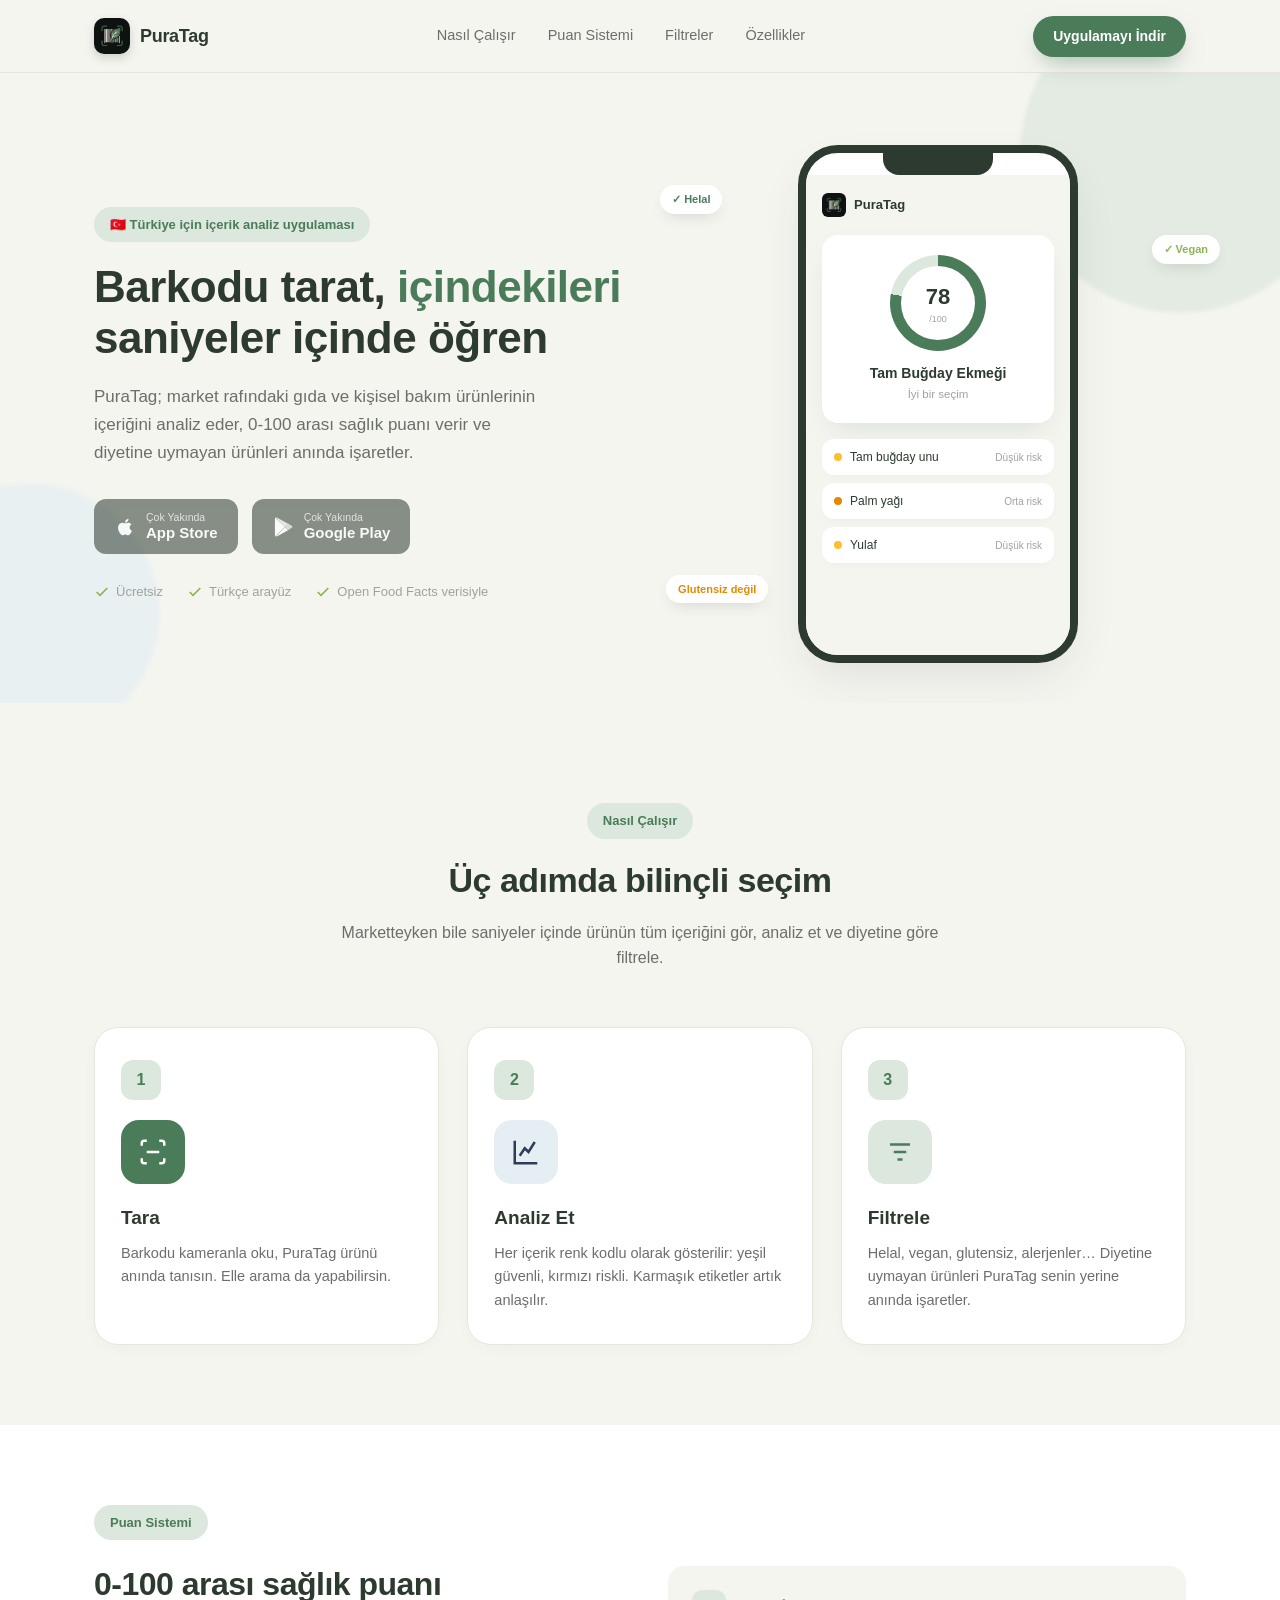
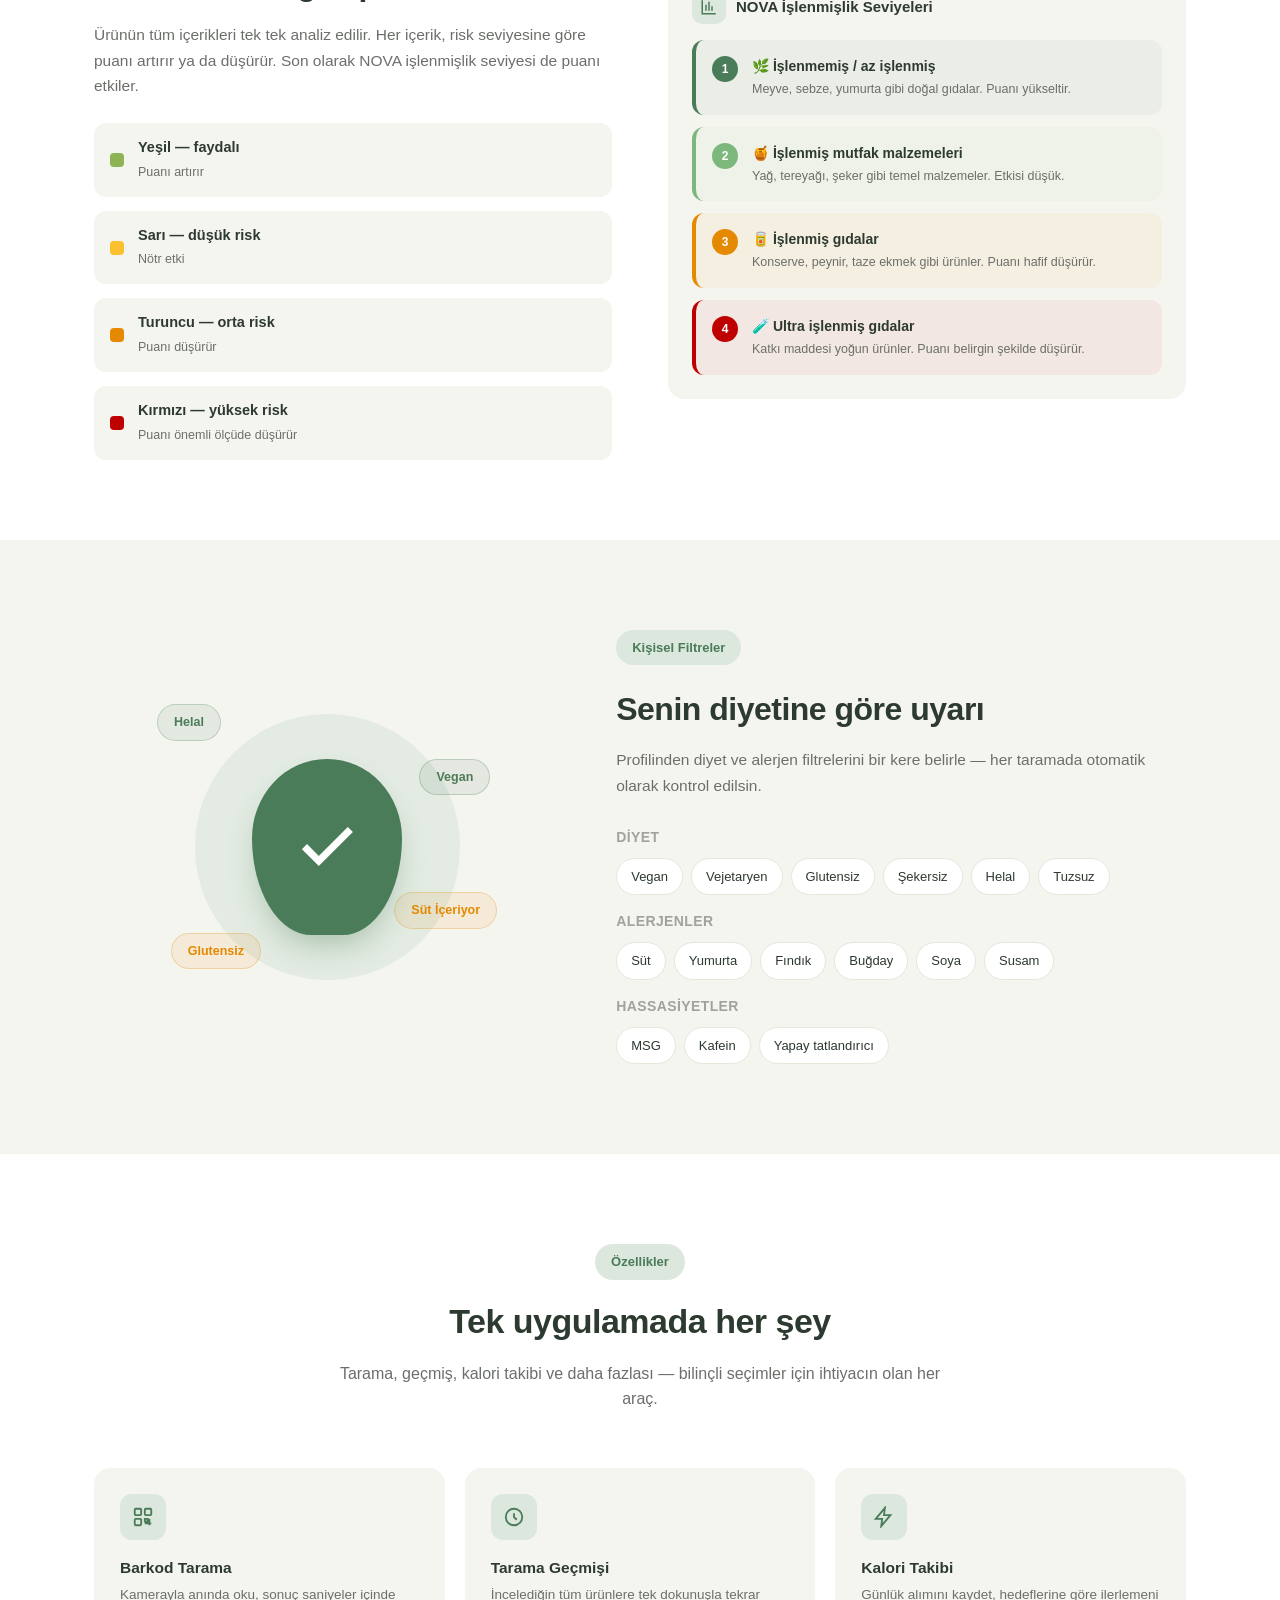
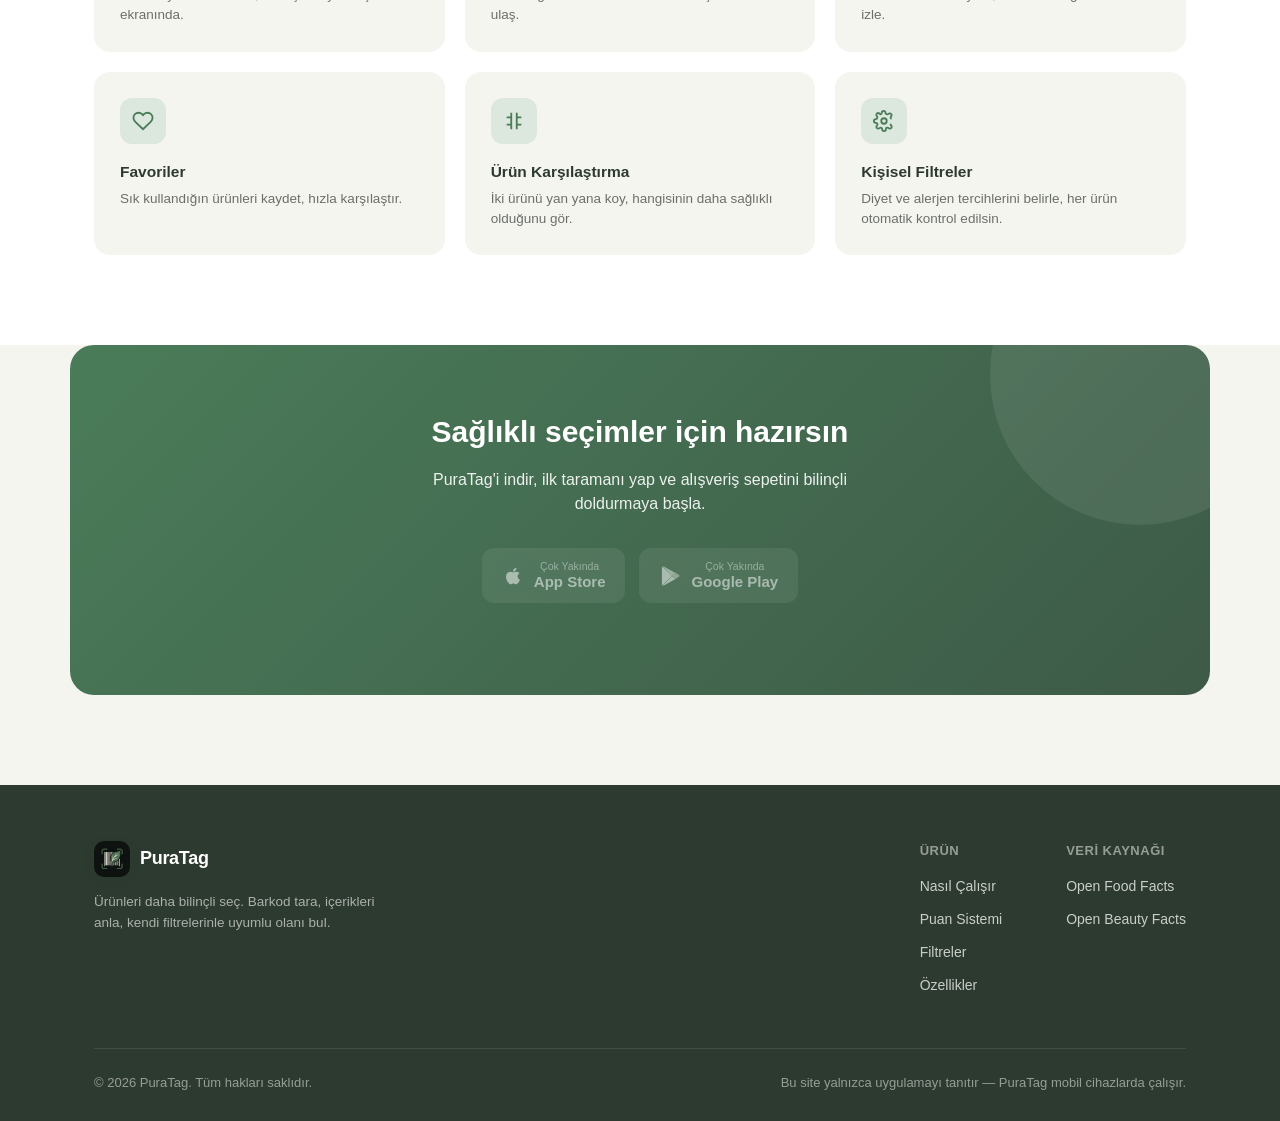
==== index.html @ ae236537 "NOVA seviye 2 emojisini degistir (bazi sistemlerde gorunmuyordu)" ====
<!DOCTYPE html>
<html lang="tr">
<head>
<meta charset="UTF-8">
<meta name="viewport" content="width=device-width, initial-scale=1.0">
<title>PuraTag — Barkodu tarat, içindekileri öğren</title>
<meta name="description" content="PuraTag; gıda ve kişisel bakım ürünlerinin barkodunu tarar, içerikleri analiz eder ve 0-100 arası sağlık puanı verir. Vegan, glutensiz, helal gibi kişisel filtrelerinle uyumsuz ürünleri anında görürsün.">
<link rel="icon" href="assets/app_icon.png" type="image/png">
<link rel="stylesheet" href="css/style.css">
</head>
<body>

<header class="navbar">
  <div class="container">
    <a href="#top" class="brand">
      <img src="assets/app_icon.png" alt="PuraTag logosu">
      <span>PuraTag</span>
    </a>
    <nav class="nav-links">
      <a href="#nasil-calisir">Nasıl Çalışır</a>
      <a href="#puan-sistemi">Puan Sistemi</a>
      <a href="#filtreler">Filtreler</a>
      <a href="#ozellikler">Özellikler</a>
    </nav>
    <div class="nav-cta">
      <a href="#indir" class="btn btn-primary btn-sm">Uygulamayı İndir</a>
      <button class="nav-toggle" aria-label="Menüyü aç"></button>
    </div>
  </div>
</header>

<main id="top">

  <!-- ================= HERO ================= -->
  <section class="hero">
    <span class="blob blob-1"></span>
    <span class="blob blob-2"></span>
    <div class="container">
      <div class="hero-copy">
        <span class="chip">🇹🇷 Türkiye için içerik analiz uygulaması</span>
        <h1>Barkodu tarat, <span class="accent">içindekileri</span> saniyeler içinde öğren</h1>
        <p class="lead">
          PuraTag; market rafındaki gıda ve kişisel bakım ürünlerinin içeriğini analiz eder,
          0-100 arası sağlık puanı verir ve diyetine uymayan ürünleri anında işaretler.
        </p>

        <div class="store-buttons" id="indir">
          <span class="store-btn disabled" title="Çok yakında yayında">
            <svg viewBox="0 0 24 24" fill="currentColor"><path d="M17.05 20.28c-.98.95-2.05.8-3.08.35-1.09-.46-2.09-.48-3.24 0-1.44.62-2.2.44-3.06-.35C2.79 15.25 3.51 7.59 9.05 7.31c1.35.07 2.29.74 3.08.8 1.18-.24 2.31-.93 3.57-.84 1.51.12 2.65.72 3.4 1.8-3.12 1.87-2.38 5.98.48 7.13-.57 1.5-1.31 2.99-2.53 4.08zM12.03 7.25c-.15-2.23 1.66-4.07 3.74-4.25.29 2.58-2.34 4.5-3.74 4.25z"/></svg>
            <span class="store-text"><small>Çok Yakında</small><strong>App Store</strong></span>
          </span>
          <span class="store-btn disabled" title="Çok yakında yayında">
            <svg viewBox="0 0 24 24" fill="currentColor"><path d="M3.61 1.81c-.27.27-.42.68-.42 1.19v18c0 .51.15.92.42 1.19l.08.07L14.03 12v-.24L3.69 1.74l-.08.07z"/><path d="M17.5 15.5l-3.47-3.5v-.24l3.47-3.5 3.98 2.26c1.14.65 1.14 1.71 0 2.36l-3.98 2.62z" opacity=".7"/><path d="M14.03 12.24l3.47 3.26-11.81 6.7c-.42.24-.9.22-1.24-.05l9.58-9.91z"/><path d="M14.03 11.76l3.47-3.26-11.81-6.7c-.42-.24-.9-.22-1.24.05l9.58 9.91z" opacity=".85"/></svg>
            <span class="store-text"><small>Çok Yakında</small><strong>Google Play</strong></span>
          </span>
        </div>

        <div class="trust-row">
          <span><svg viewBox="0 0 24 24" fill="none" stroke="currentColor" stroke-width="2.5"><path d="M20 6L9 17l-5-5"/></svg> Ücretsiz</span>
          <span><svg viewBox="0 0 24 24" fill="none" stroke="currentColor" stroke-width="2.5"><path d="M20 6L9 17l-5-5"/></svg> Türkçe arayüz</span>
          <span><svg viewBox="0 0 24 24" fill="none" stroke="currentColor" stroke-width="2.5"><path d="M20 6L9 17l-5-5"/></svg> Open Food Facts verisiyle</span>
        </div>
      </div>

      <div class="hero-visual">
        <div class="phone">
          <div class="phone-notch"></div>
          <div class="phone-screen">
            <div class="phone-topbar">
              <img src="assets/app_icon.png" alt="">
              <strong>PuraTag</strong>
            </div>

            <div class="score-card">
              <div class="score-ring"><span class="score-value">78<small>/100</small></span></div>
              <h4>Tam Buğday Ekmeği</h4>
              <p>İyi bir seçim</p>
            </div>

            <div class="mini-ing">
              <span class="dot" style="background:#FBC02D"></span>
              <span class="label">Tam buğday unu</span>
              <span class="risk">Düşük risk</span>
            </div>
            <div class="mini-ing">
              <span class="dot" style="background:#E48900"></span>
              <span class="label">Palm yağı</span>
              <span class="risk">Orta risk</span>
            </div>
            <div class="mini-ing">
              <span class="dot" style="background:#FBC02D"></span>
              <span class="label">Yulaf</span>
              <span class="risk">Düşük risk</span>
            </div>
          </div>
        </div>
        <span class="floating-tag tag-1">✓ Helal</span>
        <span class="floating-tag tag-2">✓ Vegan</span>
        <span class="floating-tag tag-3">Glutensiz değil</span>
      </div>
    </div>
  </section>

  <!-- ================= NASIL ÇALIŞIR ================= -->
  <section class="steps" id="nasil-calisir">
    <div class="container">
      <div class="section-head reveal">
        <span class="chip">Nasıl Çalışır</span>
        <h2>Üç adımda bilinçli seçim</h2>
        <p>Marketteyken bile saniyeler içinde ürünün tüm içeriğini gör, analiz et ve diyetine göre filtrele.</p>
      </div>

      <div class="steps-grid">
        <div class="step-card reveal">
          <div class="step-num">1</div>
          <div class="step-icon c1">
            <svg viewBox="0 0 24 24" fill="none" stroke="currentColor" stroke-width="2"><path d="M3 7V5a2 2 0 012-2h2M3 17v2a2 2 0 002 2h2M21 7V5a2 2 0 00-2-2h-2M21 17v2a2 2 0 01-2 2h-2M7 12h10"/></svg>
          </div>
          <h3>Tara</h3>
          <p>Barkodu kameranla oku, PuraTag ürünü anında tanısın. Elle arama da yapabilirsin.</p>
        </div>

        <div class="step-card reveal">
          <div class="step-num">2</div>
          <div class="step-icon c2">
            <svg viewBox="0 0 24 24" fill="none" stroke="currentColor" stroke-width="2"><path d="M3 3v18h18M7 15l4-6 3 3 5-8"/></svg>
          </div>
          <h3>Analiz Et</h3>
          <p>Her içerik renk kodlu olarak gösterilir: yeşil güvenli, kırmızı riskli. Karmaşık etiketler artık anlaşılır.</p>
        </div>

        <div class="step-card reveal">
          <div class="step-num">3</div>
          <div class="step-icon c3">
            <svg viewBox="0 0 24 24" fill="none" stroke="currentColor" stroke-width="2"><path d="M4 6h16M7 12h10M10 18h4"/></svg>
          </div>
          <h3>Filtrele</h3>
          <p>Helal, vegan, glutensiz, alerjenler… Diyetine uymayan ürünleri PuraTag senin yerine anında işaretler.</p>
        </div>
      </div>
    </div>
  </section>

  <!-- ================= PUAN SİSTEMİ ================= -->
  <section class="score-section" id="puan-sistemi">
    <div class="container">
      <div class="score-explain">
        <div class="reveal">
          <span class="chip">Puan Sistemi</span>
          <h2 style="font-size:32px;font-weight:800;letter-spacing:-0.5px;margin-bottom:14px;">0-100 arası sağlık puanı</h2>
          <p style="color:var(--text-secondary);font-size:15.5px;line-height:1.65;">
            Ürünün tüm içerikleri tek tek analiz edilir. Her içerik, risk seviyesine göre puanı
            artırır ya da düşürür. Son olarak NOVA işlenmişlik seviyesi de puanı etkiler.
          </p>

          <div class="risk-scale">
            <div class="risk-row">
              <span class="swatch" style="background:var(--risk-bonus)"></span>
              <div><strong>Yeşil — faydalı</strong><span>Puanı artırır</span></div>
            </div>
            <div class="risk-row">
              <span class="swatch" style="background:var(--risk-low)"></span>
              <div><strong>Sarı — düşük risk</strong><span>Nötr etki</span></div>
            </div>
            <div class="risk-row">
              <span class="swatch" style="background:var(--risk-medium)"></span>
              <div><strong>Turuncu — orta risk</strong><span>Puanı düşürür</span></div>
            </div>
            <div class="risk-row">
              <span class="swatch" style="background:var(--risk-high)"></span>
              <div><strong>Kırmızı — yüksek risk</strong><span>Puanı önemli ölçüde düşürür</span></div>
            </div>
          </div>
        </div>

        <div class="reveal">
          <div style="background:var(--beige);border-radius:var(--radius-l);padding:24px;">
            <div style="display:flex;align-items:center;gap:10px;margin-bottom:16px;">
              <div style="width:34px;height:34px;border-radius:10px;background:var(--mint);display:flex;align-items:center;justify-content:center;">
                <svg width="18" height="18" viewBox="0 0 24 24" fill="none" stroke="#4A7C59" stroke-width="2"><path d="M3 3v18h18M8 17V9m4 8V5m4 12v-6"/></svg>
              </div>
              <strong style="font-size:15px;">NOVA İşlenmişlik Seviyeleri</strong>
            </div>

            <div class="nova-grid">
              <div class="nova-card" style="border-color:#4A7C59;background:rgba(74,124,89,0.06);">
                <div class="nova-num" style="background:#4A7C59;">1</div>
                <div><h4>🌿 İşlenmemiş / az işlenmiş</h4><p>Meyve, sebze, yumurta gibi doğal gıdalar. Puanı yükseltir.</p></div>
              </div>
              <div class="nova-card" style="border-color:#7CB87C;background:rgba(124,184,124,0.06);">
                <div class="nova-num" style="background:#7CB87C;">2</div>
                <div><h4>🍯 İşlenmiş mutfak malzemeleri</h4><p>Yağ, tereyağı, şeker gibi temel malzemeler. Etkisi düşük.</p></div>
              </div>
              <div class="nova-card" style="border-color:#E48900;background:rgba(228,137,0,0.06);">
                <div class="nova-num" style="background:#E48900;">3</div>
                <div><h4>🥫 İşlenmiş gıdalar</h4><p>Konserve, peynir, taze ekmek gibi ürünler. Puanı hafif düşürür.</p></div>
              </div>
              <div class="nova-card" style="border-color:#BE0000;background:rgba(190,0,0,0.06);">
                <div class="nova-num" style="background:#BE0000;">4</div>
                <div><h4>🧪 Ultra işlenmiş gıdalar</h4><p>Katkı maddesi yoğun ürünler. Puanı belirgin şekilde düşürür.</p></div>
              </div>
            </div>
          </div>
        </div>
      </div>
    </div>
  </section>

  <!-- ================= FİLTRELER ================= -->
  <section class="filters-section" id="filtreler">
    <div class="container">
      <div class="filters-wrap">
        <div class="shield-illustration reveal">
          <span class="shield-bg"></span>
          <div class="shield-shape">
            <svg viewBox="0 0 24 24" fill="none" stroke="currentColor" stroke-width="2.5"><path d="M20 6L9 17l-5-5"/></svg>
          </div>
          <span class="filter-tag ft-1">Helal</span>
          <span class="filter-tag ft-2">Vegan</span>
          <span class="filter-tag ft-3">Glutensiz</span>
          <span class="filter-tag ft-4">Süt İçeriyor</span>
        </div>

        <div class="reveal">
          <span class="chip">Kişisel Filtreler</span>
          <h2 style="font-size:32px;font-weight:800;letter-spacing:-0.5px;margin-bottom:14px;">Senin diyetine göre uyarı</h2>
          <p style="color:var(--text-secondary);font-size:15.5px;line-height:1.65;margin-bottom:28px;">
            Profilinden diyet ve alerjen filtrelerini bir kere belirle — her taramada
            otomatik olarak kontrol edilsin.
          </p>

          <div class="filter-list">
            <div class="filter-group">
              <h4>Diyet</h4>
              <div class="pill-row">
                <span class="pill">Vegan</span>
                <span class="pill">Vejetaryen</span>
                <span class="pill">Glutensiz</span>
                <span class="pill">Şekersiz</span>
                <span class="pill">Helal</span>
                <span class="pill">Tuzsuz</span>
              </div>
            </div>
            <div class="filter-group">
              <h4>Alerjenler</h4>
              <div class="pill-row">
                <span class="pill">Süt</span>
                <span class="pill">Yumurta</span>
                <span class="pill">Fındık</span>
                <span class="pill">Buğday</span>
                <span class="pill">Soya</span>
                <span class="pill">Susam</span>
              </div>
            </div>
            <div class="filter-group">
              <h4>Hassasiyetler</h4>
              <div class="pill-row">
                <span class="pill">MSG</span>
                <span class="pill">Kafein</span>
                <span class="pill">Yapay tatlandırıcı</span>
              </div>
            </div>
          </div>
        </div>
      </div>
    </div>
  </section>

  <!-- ================= ÖZELLİKLER ================= -->
  <section class="features" id="ozellikler">
    <div class="container">
      <div class="section-head reveal">
        <span class="chip">Özellikler</span>
        <h2>Tek uygulamada her şey</h2>
        <p>Tarama, geçmiş, kalori takibi ve daha fazlası — bilinçli seçimler için ihtiyacın olan her araç.</p>
      </div>

      <div class="feature-grid">
        <div class="feature-card reveal">
          <div class="fi"><svg viewBox="0 0 24 24" fill="none" stroke="currentColor" stroke-width="2"><rect x="3" y="3" width="7" height="7" rx="1"/><rect x="14" y="3" width="7" height="7" rx="1"/><rect x="3" y="14" width="7" height="7" rx="1"/><path d="M14 14h3v3h-3zM19 14v7M14 19h7"/></svg></div>
          <h3>Barkod Tarama</h3>
          <p>Kamerayla anında oku, sonuç saniyeler içinde ekranında.</p>
        </div>
        <div class="feature-card reveal">
          <div class="fi"><svg viewBox="0 0 24 24" fill="none" stroke="currentColor" stroke-width="2"><path d="M12 8v4l3 3M12 3a9 9 0 100 18 9 9 0 000-18z"/></svg></div>
          <h3>Tarama Geçmişi</h3>
          <p>İncelediğin tüm ürünlere tek dokunuşla tekrar ulaş.</p>
        </div>
        <div class="feature-card reveal">
          <div class="fi"><svg viewBox="0 0 24 24" fill="none" stroke="currentColor" stroke-width="2"><path d="M13 2L3 14h7l-1 8 10-12h-7l1-8z"/></svg></div>
          <h3>Kalori Takibi</h3>
          <p>Günlük alımını kaydet, hedeflerine göre ilerlemeni izle.</p>
        </div>
        <div class="feature-card reveal">
          <div class="fi"><svg viewBox="0 0 24 24" fill="none" stroke="currentColor" stroke-width="2"><path d="M20.8 4.6a5.5 5.5 0 00-7.8 0L12 5.6l-1-1a5.5 5.5 0 10-7.8 7.8l1 1L12 21l7.8-7.6 1-1a5.5 5.5 0 000-7.8z"/></svg></div>
          <h3>Favoriler</h3>
          <p>Sık kullandığın ürünleri kaydet, hızla karşılaştır.</p>
        </div>
        <div class="feature-card reveal">
          <div class="fi"><svg viewBox="0 0 24 24" fill="none" stroke="currentColor" stroke-width="2"><path d="M9 3v18M15 3v18M4 8h5M15 8h5M4 16h5M15 16h5"/></svg></div>
          <h3>Ürün Karşılaştırma</h3>
          <p>İki ürünü yan yana koy, hangisinin daha sağlıklı olduğunu gör.</p>
        </div>
        <div class="feature-card reveal">
          <div class="fi"><svg viewBox="0 0 24 24" fill="none" stroke="currentColor" stroke-width="2"><path d="M12 15a3 3 0 100-6 3 3 0 000 6z"/><path d="M19.4 15a1.65 1.65 0 00.33 1.82l.06.06a2 2 0 11-2.83 2.83l-.06-.06a1.65 1.65 0 00-1.82-.33 1.65 1.65 0 00-1 1.51V21a2 2 0 11-4 0v-.09A1.65 1.65 0 009 19.4a1.65 1.65 0 00-1.82.33l-.06.06a2 2 0 11-2.83-2.83l.06-.06A1.65 1.65 0 004.68 15a1.65 1.65 0 00-1.51-1H3a2 2 0 110-4h.09A1.65 1.65 0 004.6 8.6a1.65 1.65 0 00-.33-1.82l-.06-.06a2 2 0 112.83-2.83l.06.06A1.65 1.65 0 008.6 4.6a1.65 1.65 0 001-1.51V3a2 2 0 114 0v.09A1.65 1.65 0 0015 4.6a1.65 1.65 0 001.82-.33l.06-.06a2 2 0 112.83 2.83l-.06.06A1.65 1.65 0 0019.4 9c.14.36.44.63.83.73"/></svg></div>
          <h3>Kişisel Filtreler</h3>
          <p>Diyet ve alerjen tercihlerini belirle, her ürün otomatik kontrol edilsin.</p>
        </div>
      </div>
    </div>
  </section>

  <!-- ================= CTA ================= -->
  <section>
    <div class="cta-banner reveal">
      <h2>Sağlıklı seçimler için hazırsın</h2>
      <p>PuraTag'i indir, ilk taramanı yap ve alışveriş sepetini bilinçli doldurmaya başla.</p>
      <div class="store-buttons">
        <span class="store-btn disabled" title="Çok yakında yayında">
          <svg viewBox="0 0 24 24" fill="currentColor"><path d="M17.05 20.28c-.98.95-2.05.8-3.08.35-1.09-.46-2.09-.48-3.24 0-1.44.62-2.2.44-3.06-.35C2.79 15.25 3.51 7.59 9.05 7.31c1.35.07 2.29.74 3.08.8 1.18-.24 2.31-.93 3.57-.84 1.51.12 2.65.72 3.4 1.8-3.12 1.87-2.38 5.98.48 7.13-.57 1.5-1.31 2.99-2.53 4.08zM12.03 7.25c-.15-2.23 1.66-4.07 3.74-4.25.29 2.58-2.34 4.5-3.74 4.25z"/></svg>
          <span class="store-text"><small>Çok Yakında</small><strong>App Store</strong></span>
        </span>
        <span class="store-btn disabled" title="Çok yakında yayında">
          <svg viewBox="0 0 24 24" fill="currentColor"><path d="M3.61 1.81c-.27.27-.42.68-.42 1.19v18c0 .51.15.92.42 1.19l.08.07L14.03 12v-.24L3.69 1.74l-.08.07z"/><path d="M17.5 15.5l-3.47-3.5v-.24l3.47-3.5 3.98 2.26c1.14.65 1.14 1.71 0 2.36l-3.98 2.62z" opacity=".7"/><path d="M14.03 12.24l3.47 3.26-11.81 6.7c-.42.24-.9.22-1.24-.05l9.58-9.91z"/><path d="M14.03 11.76l3.47-3.26-11.81-6.7c-.42-.24-.9-.22-1.24.05l9.58 9.91z" opacity=".85"/></svg>
          <span class="store-text"><small>Çok Yakında</small><strong>Google Play</strong></span>
        </span>
      </div>
    </div>
  </section>

</main>

<footer>
  <div class="container">
    <div class="footer-top">
      <div class="footer-brand">
        <a href="#top" class="brand"><img src="assets/app_icon.png" alt="PuraTag logosu"><span>PuraTag</span></a>
        <p>Ürünleri daha bilinçli seç. Barkod tara, içerikleri anla, kendi filtrelerinle uyumlu olanı bul.</p>
      </div>
      <div class="footer-cols">
        <div class="footer-col">
          <h5>Ürün</h5>
          <a href="#nasil-calisir">Nasıl Çalışır</a>
          <a href="#puan-sistemi">Puan Sistemi</a>
          <a href="#filtreler">Filtreler</a>
          <a href="#ozellikler">Özellikler</a>
        </div>
        <div class="footer-col">
          <h5>Veri Kaynağı</h5>
          <span>Open Food Facts</span>
          <span>Open Beauty Facts</span>
        </div>
      </div>
    </div>
    <div class="footer-bottom">
      <span>© 2026 PuraTag. Tüm hakları saklıdır.</span>
      <span>Bu site yalnızca uygulamayı tanıtır — PuraTag mobil cihazlarda çalışır.</span>
    </div>
  </div>
</footer>

<script src="js/script.js"></script>
</body>
</html>
---- css/style.css ----
/* PuraTag — Tanıtım Sitesi
   Renk paleti mobil uygulamayla birebir aynı (lib/theme/app_theme.dart) */

:root {
  --salvia: #4A7C59;
  --salvia-dark: #3D5A47;
  --mint: #DCE7DD;
  --mist-blue: #E5EEF2;
  --beige: #F5F5F0;
  --honey: #E48900;
  --dark-green: #2D3A2F;
  --navy: #2D3C59;

  --risk-high: #BE0000;
  --risk-medium: #E48900;
  --risk-low: #FBC02D;
  --risk-bonus: #8DB355;
  --risk-unknown: #B8B5AC;

  --text-primary: #2D3A2F;
  --text-secondary: #6B6F6A;
  --text-tertiary: #A0A39D;

  --card-bg: #ffffff;
  --divider: #E8E5DD;
  --shadow: 0 20px 50px -12px rgba(45, 58, 47, 0.12);

  --radius-s: 8px;
  --radius-m: 12px;
  --radius-l: 16px;
  --radius-xl: 24px;
  --radius-pill: 999px;
}

* { box-sizing: border-box; margin: 0; padding: 0; }

html { scroll-behavior: smooth; }

body {
  font-family: -apple-system, BlinkMacSystemFont, "Segoe UI", Roboto, "Helvetica Neue", Arial, sans-serif;
  background: var(--beige);
  color: var(--text-primary);
  line-height: 1.5;
  overflow-x: hidden;
}

img { max-width: 100%; display: block; }
a { text-decoration: none; color: inherit; }
ul { list-style: none; }
button { font: inherit; cursor: pointer; border: none; background: none; }

.container {
  width: 100%;
  max-width: 1140px;
  margin: 0 auto;
  padding: 0 24px;
}

section { position: relative; }

/* ===== Buttons ===== */
.btn {
  display: inline-flex;
  align-items: center;
  justify-content: center;
  gap: 8px;
  padding: 14px 28px;
  border-radius: var(--radius-pill);
  font-weight: 600;
  font-size: 15px;
  transition: transform 0.2s ease, box-shadow 0.2s ease, background 0.2s ease;
  white-space: nowrap;
}
.btn-primary {
  background: var(--salvia);
  color: #fff;
  box-shadow: 0 10px 24px -8px rgba(74, 124, 89, 0.55);
}
.btn-primary:hover { transform: translateY(-2px); box-shadow: 0 14px 30px -8px rgba(74, 124, 89, 0.6); }
.btn-outline {
  background: transparent;
  color: var(--salvia);
  border: 1.5px solid var(--salvia);
}
.btn-outline:hover { background: rgba(74, 124, 89, 0.08); }
.btn-sm { padding: 10px 20px; font-size: 14px; }

/* ===== Navbar ===== */
.navbar {
  position: sticky;
  top: 0;
  z-index: 100;
  background: rgba(245, 245, 240, 0.85);
  backdrop-filter: blur(12px);
  -webkit-backdrop-filter: blur(12px);
  border-bottom: 1px solid var(--divider);
}
.navbar .container {
  height: 72px;
  display: flex;
  align-items: center;
  justify-content: space-between;
}
.brand { display: flex; align-items: center; gap: 10px; }
.brand img {
  width: 36px; height: 36px;
  border-radius: 10px;
  box-shadow: 0 4px 10px rgba(45, 58, 47, 0.2);
}
.brand span {
  font-size: 18px;
  font-weight: 700;
  letter-spacing: -0.3px;
  color: var(--text-primary);
}
.nav-links {
  display: flex;
  align-items: center;
  gap: 32px;
}
.nav-links a {
  font-size: 14.5px;
  font-weight: 500;
  color: var(--text-secondary);
  transition: color 0.2s ease;
}
.nav-links a:hover { color: var(--salvia); }
.nav-cta { display: flex; align-items: center; gap: 20px; }

.nav-toggle {
  display: none;
  width: 40px; height: 40px;
  align-items: center;
  justify-content: center;
}
.nav-toggle span,
.nav-toggle::before,
.nav-toggle::after {
  content: "";
  display: block;
  width: 20px;
  height: 2px;
  background: var(--text-primary);
  position: relative;
  transition: all 0.25s ease;
}
.nav-toggle::before { transform: translateY(-6px); }
.nav-toggle::after { transform: translateY(4px); }

/* ===== Hero ===== */
.hero {
  padding: 72px 0 40px;
  overflow: hidden;
}
.hero .container {
  display: grid;
  grid-template-columns: 1.05fr 0.95fr;
  align-items: center;
  gap: 48px;
}
.blob {
  position: absolute;
  border-radius: 50%;
  filter: blur(2px);
  z-index: 0;
  opacity: 0.7;
}
.blob-1 { width: 320px; height: 320px; background: var(--mint); top: -80px; right: -60px; }
.blob-2 { width: 260px; height: 260px; background: var(--mist-blue); bottom: -40px; left: -100px; }

.chip {
  display: inline-flex;
  align-items: center;
  gap: 8px;
  padding: 8px 16px;
  background: var(--mint);
  color: var(--salvia);
  border-radius: var(--radius-pill);
  font-size: 13px;
  font-weight: 600;
  margin-bottom: 20px;
}

.hero-copy { position: relative; z-index: 1; }
.hero-copy h1 {
  font-size: 44px;
  font-weight: 800;
  line-height: 1.15;
  letter-spacing: -0.5px;
  color: var(--text-primary);
  margin-bottom: 20px;
}
.hero-copy h1 .accent { color: var(--salvia); }
.hero-copy p.lead {
  font-size: 17px;
  color: var(--text-secondary);
  line-height: 1.65;
  max-width: 460px;
  margin-bottom: 32px;
}

.store-buttons { display: flex; gap: 14px; flex-wrap: wrap; margin-bottom: 28px; }
.store-btn {
  display: flex;
  align-items: center;
  gap: 10px;
  padding: 12px 20px;
  background: var(--dark-green);
  color: #fff;
  border-radius: var(--radius-m);
  transition: transform 0.2s ease, background 0.2s ease;
}
.store-btn:hover { transform: translateY(-2px); background: #24302a; }
.store-btn.disabled { opacity: 0.55; cursor: default; }
.store-btn.disabled:hover { transform: none; background: var(--dark-green); }
.store-btn svg { width: 22px; height: 22px; flex-shrink: 0; }
.store-btn .store-text { display: flex; flex-direction: column; line-height: 1.2; }
.store-btn .store-text small { font-size: 10.5px; opacity: 0.8; }
.store-btn .store-text strong { font-size: 15px; font-weight: 600; }

.trust-row {
  display: flex;
  gap: 24px;
  flex-wrap: wrap;
  color: var(--text-tertiary);
  font-size: 13px;
  font-weight: 500;
}
.trust-row span { display: flex; align-items: center; gap: 6px; }
.trust-row svg { width: 16px; height: 16px; color: var(--risk-bonus); }

/* ===== Hero phone mockup ===== */
.hero-visual { position: relative; z-index: 1; display: flex; justify-content: center; }
.phone {
  width: 280px;
  background: #fff;
  border-radius: 40px;
  border: 8px solid var(--dark-green);
  box-shadow: var(--shadow);
  overflow: hidden;
  animation: float 5s ease-in-out infinite;
}
.phone-notch {
  height: 22px;
  background: var(--dark-green);
  border-radius: 0 0 16px 16px;
  width: 110px;
  margin: 0 auto;
}
.phone-screen { background: var(--beige); padding: 18px 16px 24px; min-height: 480px; }
.phone-topbar { display: flex; align-items: center; gap: 8px; margin-bottom: 18px; }
.phone-topbar img { width: 24px; height: 24px; border-radius: 6px; }
.phone-topbar strong { font-size: 13px; }

.score-card {
  background: #fff;
  border-radius: var(--radius-l);
  padding: 20px;
  box-shadow: 0 12px 30px -10px rgba(74,124,89,0.18);
  text-align: center;
  margin-bottom: 16px;
}
.score-ring {
  width: 96px; height: 96px;
  margin: 0 auto 12px;
  border-radius: 50%;
  background: conic-gradient(var(--salvia) 0 78%, var(--mint) 78% 100%);
  display: flex; align-items: center; justify-content: center;
  position: relative;
}
.score-ring::before {
  content: "";
  position: absolute;
  width: 74px; height: 74px;
  background: #fff;
  border-radius: 50%;
}
.score-ring .score-value { position: relative; z-index: 1; font-weight: 800; font-size: 22px; color: var(--text-primary); }
.score-ring .score-value small { display: block; font-size: 9px; font-weight: 500; color: var(--text-tertiary); }
.score-card h4 { font-size: 14px; font-weight: 700; margin-bottom: 2px; }
.score-card p { font-size: 11.5px; color: var(--text-tertiary); }

.mini-ing {
  display: flex; align-items: center; gap: 8px;
  padding: 9px 12px;
  background: #fff;
  border-radius: var(--radius-m);
  margin-bottom: 8px;
  box-shadow: 0 4px 12px -6px rgba(45,58,47,0.08);
}
.mini-ing .dot { width: 8px; height: 8px; border-radius: 50%; flex-shrink: 0; }
.mini-ing .label { flex: 1; font-size: 12px; font-weight: 500; }
.mini-ing .risk { font-size: 10px; color: var(--text-tertiary); }

.floating-tag {
  position: absolute;
  padding: 6px 12px;
  border-radius: var(--radius-pill);
  font-size: 11px;
  font-weight: 600;
  box-shadow: 0 6px 16px -6px rgba(45,58,47,0.2);
  background: #fff;
}
.tag-1 { top: 40px; left: -30px; color: var(--salvia); background: #fff; }
.tag-2 { top: 90px; right: -34px; color: var(--risk-bonus); }
.tag-3 { bottom: 60px; left: -24px; color: var(--honey); }

@keyframes float {
  0%, 100% { transform: translateY(0); }
  50% { transform: translateY(-14px); }
}

/* ===== Section heading ===== */
.section-head { text-align: center; max-width: 620px; margin: 0 auto 56px; }
.section-head .chip { margin-bottom: 16px; }
.section-head h2 {
  font-size: 34px;
  font-weight: 800;
  letter-spacing: -0.5px;
  margin-bottom: 14px;
}
.section-head p { color: var(--text-secondary); font-size: 16px; line-height: 1.6; }

/* ===== How it works ===== */
.steps { padding: 100px 0 80px; }
.steps-grid {
  display: grid;
  grid-template-columns: repeat(3, 1fr);
  gap: 28px;
}
.step-card {
  background: #fff;
  border-radius: var(--radius-xl);
  padding: 32px 26px;
  box-shadow: 0 4px 24px -12px rgba(45,58,47,0.1);
  border: 1px solid var(--divider);
  transition: transform 0.25s ease, box-shadow 0.25s ease;
}
.step-card:hover { transform: translateY(-6px); box-shadow: 0 20px 40px -16px rgba(45,58,47,0.18); }
.step-num {
  width: 40px; height: 40px;
  border-radius: 12px;
  background: var(--mint);
  color: var(--salvia);
  display: flex; align-items: center; justify-content: center;
  font-weight: 800;
  font-size: 16px;
  margin-bottom: 20px;
}
.step-icon {
  width: 64px; height: 64px;
  border-radius: 18px;
  display: flex; align-items: center; justify-content: center;
  margin-bottom: 20px;
}
.step-icon svg { width: 30px; height: 30px; }
.step-icon.c1 { background: var(--salvia); }
.step-icon.c1 svg { color: #fff; }
.step-icon.c2 { background: var(--mist-blue); }
.step-icon.c2 svg { color: var(--navy); }
.step-icon.c3 { background: var(--mint); }
.step-icon.c3 svg { color: var(--salvia); }
.step-card h3 { font-size: 19px; font-weight: 700; margin-bottom: 10px; }
.step-card p { color: var(--text-secondary); font-size: 14.5px; line-height: 1.6; }

/* ===== Score / Risk section ===== */
.score-section { padding: 80px 0; background: #fff; }
.score-explain {
  display: grid;
  grid-template-columns: 1fr 1fr;
  gap: 56px;
  align-items: center;
}
.risk-scale { display: flex; flex-direction: column; gap: 14px; margin-top: 24px; }
.risk-row {
  display: flex; align-items: center; gap: 14px;
  padding: 14px 16px;
  border-radius: var(--radius-m);
  background: var(--beige);
}
.risk-row .swatch { width: 14px; height: 14px; border-radius: 4px; flex-shrink: 0; }
.risk-row strong { font-size: 14.5px; display: block; }
.risk-row span { font-size: 12.5px; color: var(--text-secondary); }

.nova-grid { display: flex; flex-direction: column; gap: 12px; }
.nova-card {
  display: flex; align-items: flex-start; gap: 14px;
  padding: 16px;
  border-radius: var(--radius-m);
  border-left: 4px solid var(--salvia);
}
.nova-num {
  width: 26px; height: 26px;
  border-radius: 50%;
  color: #fff;
  font-size: 12px;
  font-weight: 800;
  display: flex; align-items: center; justify-content: center;
  flex-shrink: 0;
}
.nova-card h4 { font-size: 14px; font-weight: 700; margin-bottom: 3px; }
.nova-card p { font-size: 12.5px; color: var(--text-secondary); line-height: 1.5; }

/* ===== Filters section ===== */
.filters-section { padding: 90px 0; }
.filters-wrap {
  display: grid;
  grid-template-columns: 0.9fr 1.1fr;
  gap: 56px;
  align-items: center;
}
.shield-illustration {
  position: relative;
  width: 100%;
  max-width: 340px;
  aspect-ratio: 1;
  margin: 0 auto;
  display: flex; align-items: center; justify-content: center;
}
.shield-bg {
  position: absolute;
  width: 78%; height: 78%;
  border-radius: 50%;
  background: var(--mint);
  opacity: 0.7;
  animation: pulse 3s ease-in-out infinite;
}
@keyframes pulse {
  0%, 100% { transform: scale(1); }
  50% { transform: scale(1.05); }
}
.shield-shape {
  position: relative;
  z-index: 1;
  width: 44%; height: 52%;
  background: var(--salvia);
  border-radius: 50% 50% 40% 40% / 45% 45% 55% 55%;
  display: flex; align-items: center; justify-content: center;
  box-shadow: 0 16px 30px -8px rgba(74,124,89,0.4);
}
.shield-shape svg { width: 46%; height: 46%; color: #fff; }

.filter-tag {
  position: absolute;
  padding: 8px 16px;
  border-radius: var(--radius-pill);
  font-size: 12.5px;
  font-weight: 600;
  border: 1px solid;
}
.ft-1 { top: 8%; left: 0; color: var(--salvia); background: rgba(74,124,89,0.1); border-color: rgba(74,124,89,0.25); }
.ft-2 { top: 24%; right: 2%; color: #4E7A57; background: rgba(78,122,87,0.1); border-color: rgba(78,122,87,0.25); }
.ft-3 { bottom: 14%; left: 4%; color: var(--honey); background: rgba(228,137,0,0.1); border-color: rgba(228,137,0,0.25); }
.ft-4 { bottom: 26%; right: 0; color: var(--risk-medium); background: rgba(228,137,0,0.1); border-color: rgba(228,137,0,0.25); }

.filter-list { display: flex; flex-direction: column; gap: 16px; }
.filter-group h4 { font-size: 14px; font-weight: 700; color: var(--text-tertiary); text-transform: uppercase; letter-spacing: 0.4px; margin-bottom: 10px; }
.pill-row { display: flex; flex-wrap: wrap; gap: 8px; }
.pill {
  padding: 8px 14px;
  border-radius: var(--radius-pill);
  background: #fff;
  border: 1px solid var(--divider);
  font-size: 13px;
  font-weight: 500;
  color: var(--text-primary);
}

/* ===== Feature grid ===== */
.features { padding: 90px 0; background: #fff; }
.feature-grid {
  display: grid;
  grid-template-columns: repeat(3, 1fr);
  gap: 20px;
}
.feature-card {
  padding: 26px;
  border-radius: var(--radius-l);
  background: var(--beige);
  transition: transform 0.2s ease;
}
.feature-card:hover { transform: translateY(-4px); }
.feature-card .fi {
  width: 46px; height: 46px;
  border-radius: 12px;
  background: var(--mint);
  display: flex; align-items: center; justify-content: center;
  margin-bottom: 16px;
}
.feature-card .fi svg { width: 22px; height: 22px; color: var(--salvia); }
.feature-card h3 { font-size: 15.5px; font-weight: 700; margin-bottom: 6px; }
.feature-card p { font-size: 13.5px; color: var(--text-secondary); line-height: 1.5; }

/* ===== CTA banner ===== */
.cta-banner {
  margin: 0 auto 90px;
  max-width: 1140px;
  padding: 64px 48px;
  background: linear-gradient(135deg, var(--salvia) 0%, var(--salvia-dark) 100%);
  border-radius: var(--radius-xl);
  text-align: center;
  color: #fff;
  position: relative;
  overflow: hidden;
}
.cta-banner::before {
  content: "";
  position: absolute;
  width: 300px; height: 300px;
  background: rgba(255,255,255,0.08);
  border-radius: 50%;
  top: -120px; right: -80px;
}
.cta-banner h2 { font-size: 30px; font-weight: 800; margin-bottom: 14px; position: relative; }
.cta-banner p { font-size: 16px; opacity: 0.9; max-width: 480px; margin: 0 auto 32px; position: relative; }
.cta-banner .store-buttons { justify-content: center; position: relative; }
.cta-banner .store-btn { background: rgba(255,255,255,0.15); backdrop-filter: blur(6px); }
.cta-banner .store-btn:hover { background: rgba(255,255,255,0.25); }

/* ===== Footer ===== */
footer { background: var(--dark-green); color: rgba(255,255,255,0.85); padding: 56px 0 28px; }
.footer-top {
  display: flex;
  justify-content: space-between;
  gap: 40px;
  flex-wrap: wrap;
  padding-bottom: 40px;
  border-bottom: 1px solid rgba(255,255,255,0.1);
}
.footer-brand { max-width: 300px; }
.footer-brand .brand span { color: #fff; }
.footer-brand p { margin-top: 14px; font-size: 13.5px; color: rgba(255,255,255,0.6); line-height: 1.6; }
.footer-cols { display: flex; gap: 64px; flex-wrap: wrap; }
.footer-col h5 { font-size: 13px; font-weight: 700; text-transform: uppercase; letter-spacing: 0.5px; color: rgba(255,255,255,0.5); margin-bottom: 16px; }
.footer-col a, .footer-col span { display: block; font-size: 14px; color: rgba(255,255,255,0.75); margin-bottom: 12px; }
.footer-col a:hover { color: #fff; }
.footer-bottom {
  padding-top: 24px;
  display: flex;
  justify-content: space-between;
  align-items: center;
  flex-wrap: wrap;
  gap: 12px;
  font-size: 13px;
  color: rgba(255,255,255,0.5);
}

/* ===== Reveal-on-scroll ===== */
.reveal { opacity: 0; transform: translateY(24px); transition: opacity 0.7s ease, transform 0.7s ease; }
.reveal.in { opacity: 1; transform: translateY(0); }

/* ===== Responsive ===== */
@media (max-width: 960px) {
  .hero .container { grid-template-columns: 1fr; text-align: center; }
  .hero-copy p.lead { margin-left: auto; margin-right: auto; }
  .store-buttons, .trust-row { justify-content: center; }
  .hero-visual { order: -1; margin-bottom: 24px; }
  .steps-grid { grid-template-columns: 1fr; }
  .score-explain { grid-template-columns: 1fr; }
  .filters-wrap { grid-template-columns: 1fr; }
  .feature-grid { grid-template-columns: repeat(2, 1fr); }
  .footer-top { flex-direction: column; }
}

@media (max-width: 720px) {
  .nav-links { display: none; }
  .nav-toggle { display: flex; }
  .hero-copy h1 { font-size: 32px; }
  .section-head h2 { font-size: 26px; }
  .feature-grid { grid-template-columns: 1fr; }
  .cta-banner { padding: 48px 24px; }
  .cta-banner h2 { font-size: 24px; }
}
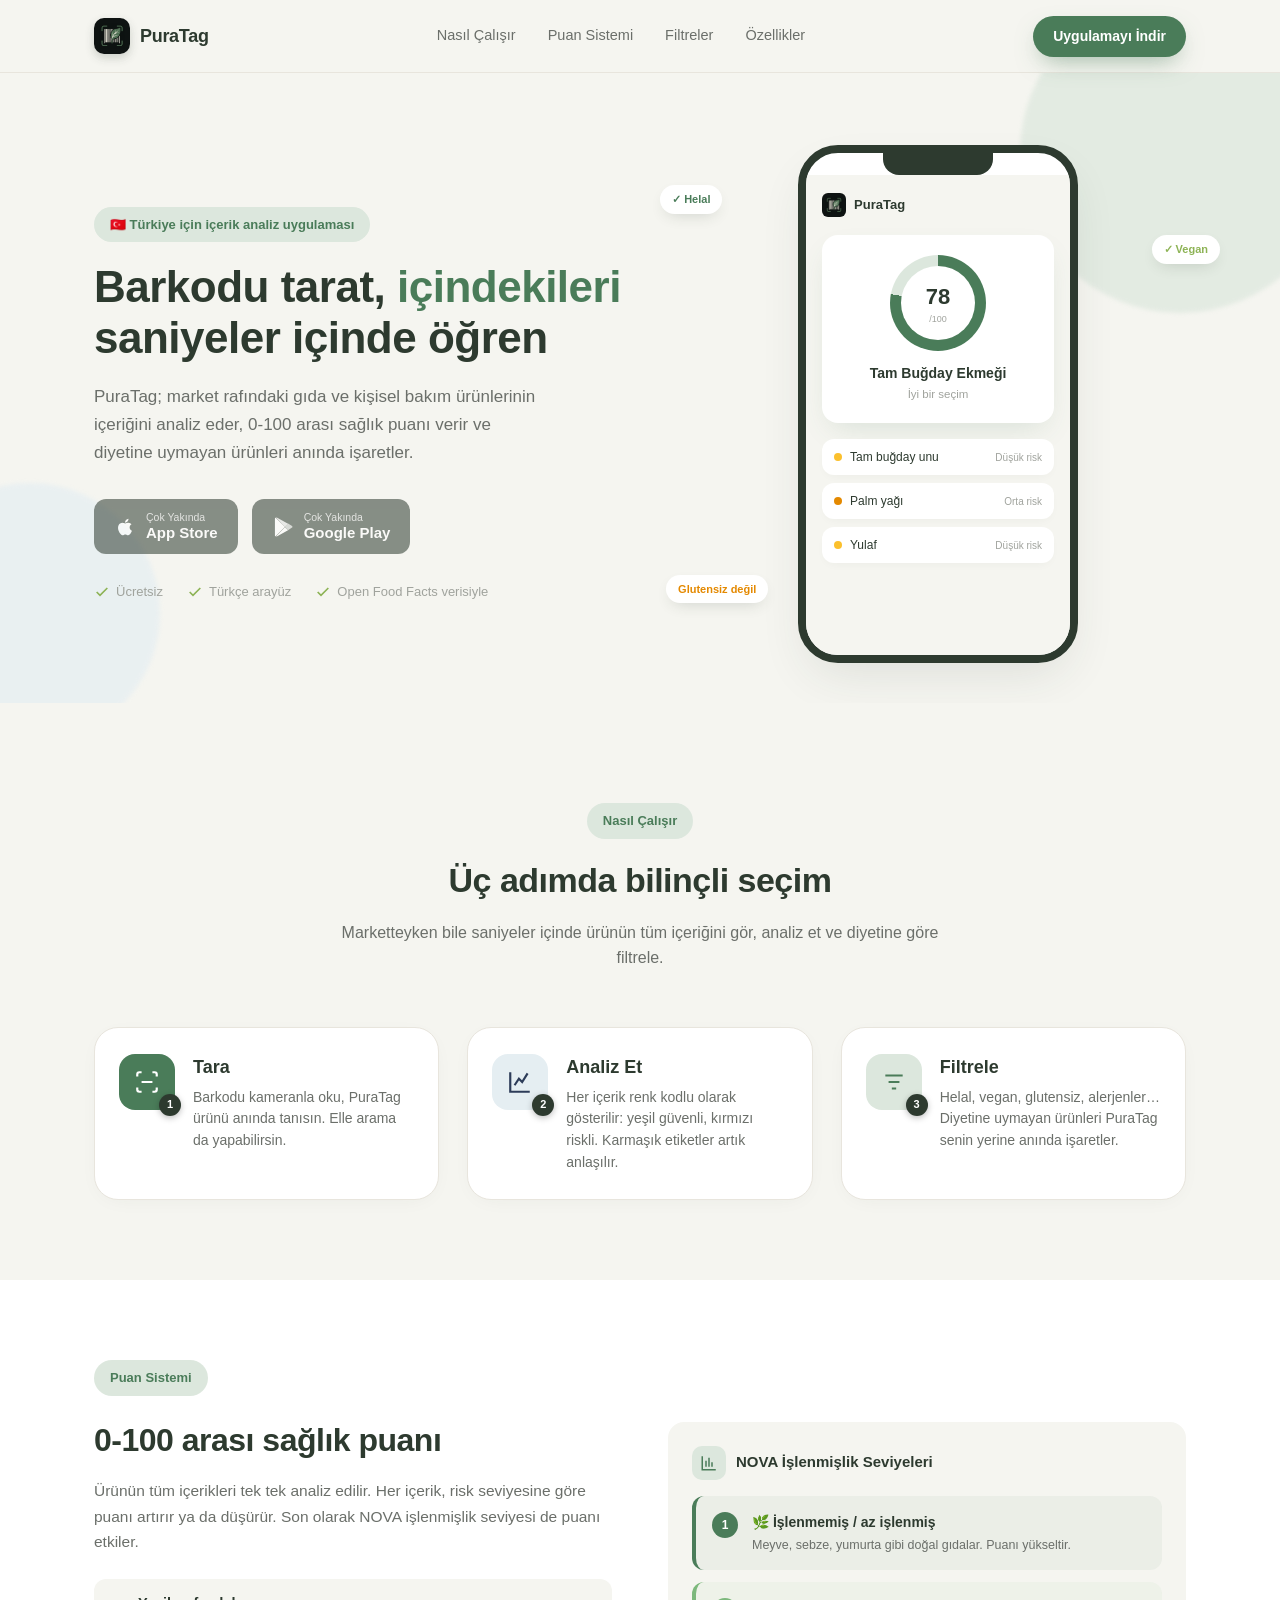
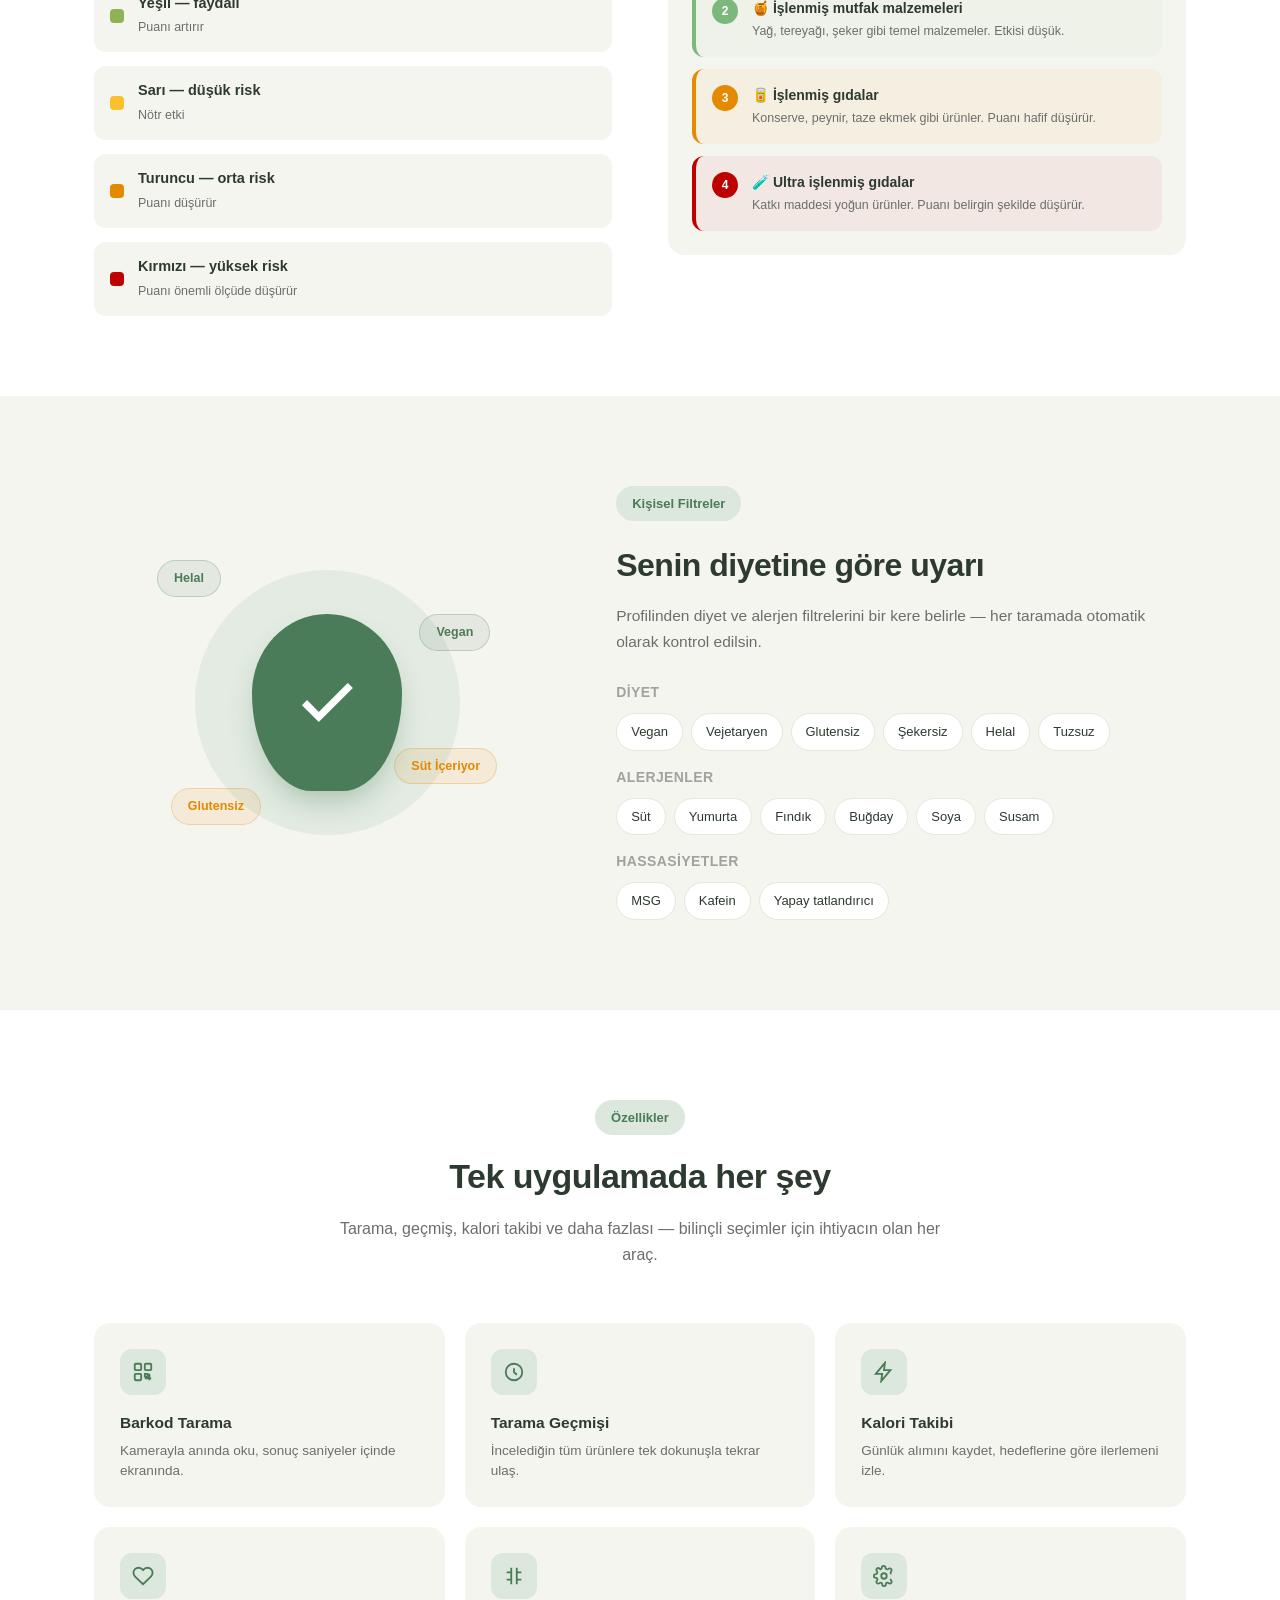
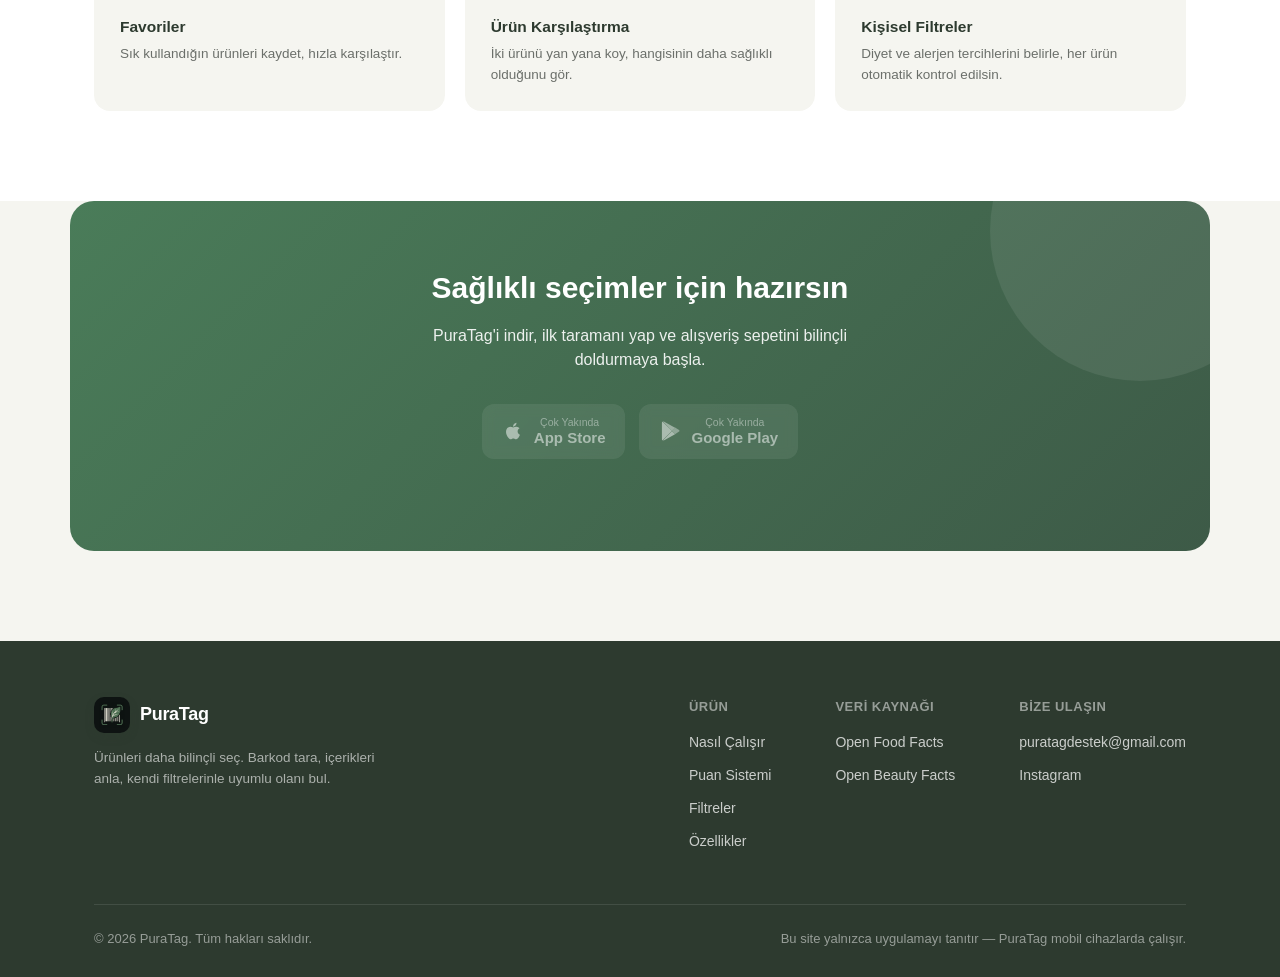
==== commit cf75c315: "Mobil tasma sorunlarini duzelt, adim kartlarini yatay tasarima cevir, footera iletisim ekle" ====
--- a/index.html
+++ b/index.html
@@ -112,30 +112,36 @@
 
       <div class="steps-grid">
         <div class="step-card reveal">
-          <div class="step-num">1</div>
           <div class="step-icon c1">
             <svg viewBox="0 0 24 24" fill="none" stroke="currentColor" stroke-width="2"><path d="M3 7V5a2 2 0 012-2h2M3 17v2a2 2 0 002 2h2M21 7V5a2 2 0 00-2-2h-2M21 17v2a2 2 0 01-2 2h-2M7 12h10"/></svg>
-          </div>
-          <h3>Tara</h3>
-          <p>Barkodu kameranla oku, PuraTag ürünü anında tanısın. Elle arama da yapabilirsin.</p>
+            <span class="step-num">1</span>
+          </div>
+          <div class="step-content">
+            <h3>Tara</h3>
+            <p>Barkodu kameranla oku, PuraTag ürünü anında tanısın. Elle arama da yapabilirsin.</p>
+          </div>
         </div>
 
         <div class="step-card reveal">
-          <div class="step-num">2</div>
           <div class="step-icon c2">
             <svg viewBox="0 0 24 24" fill="none" stroke="currentColor" stroke-width="2"><path d="M3 3v18h18M7 15l4-6 3 3 5-8"/></svg>
-          </div>
-          <h3>Analiz Et</h3>
-          <p>Her içerik renk kodlu olarak gösterilir: yeşil güvenli, kırmızı riskli. Karmaşık etiketler artık anlaşılır.</p>
+            <span class="step-num">2</span>
+          </div>
+          <div class="step-content">
+            <h3>Analiz Et</h3>
+            <p>Her içerik renk kodlu olarak gösterilir: yeşil güvenli, kırmızı riskli. Karmaşık etiketler artık anlaşılır.</p>
+          </div>
         </div>
 
         <div class="step-card reveal">
-          <div class="step-num">3</div>
           <div class="step-icon c3">
             <svg viewBox="0 0 24 24" fill="none" stroke="currentColor" stroke-width="2"><path d="M4 6h16M7 12h10M10 18h4"/></svg>
-          </div>
-          <h3>Filtrele</h3>
-          <p>Helal, vegan, glutensiz, alerjenler… Diyetine uymayan ürünleri PuraTag senin yerine anında işaretler.</p>
+            <span class="step-num">3</span>
+          </div>
+          <div class="step-content">
+            <h3>Filtrele</h3>
+            <p>Helal, vegan, glutensiz, alerjenler… Diyetine uymayan ürünleri PuraTag senin yerine anında işaretler.</p>
+          </div>
         </div>
       </div>
     </div>
@@ -350,6 +356,11 @@
           <span>Open Food Facts</span>
           <span>Open Beauty Facts</span>
         </div>
+        <div class="footer-col">
+          <h5>Bize Ulaşın</h5>
+          <a href="mailto:puratagdestek@gmail.com">puratagdestek@gmail.com</a>
+          <a href="https://www.instagram.com/puratag_app/?utm_source=qr&amp;r=nametag" target="_blank" rel="noopener">Instagram</a>
+        </div>
       </div>
     </div>
     <div class="footer-bottom">
--- a/css/style.css
+++ b/css/style.css
@@ -34,7 +34,7 @@
 
 * { box-sizing: border-box; margin: 0; padding: 0; }
 
-html { scroll-behavior: smooth; }
+html { scroll-behavior: smooth; overflow-x: hidden; width: 100%; }
 
 body {
   font-family: -apple-system, BlinkMacSystemFont, "Segoe UI", Roboto, "Helvetica Neue", Arial, sans-serif;
@@ -42,6 +42,7 @@
   color: var(--text-primary);
   line-height: 1.5;
   overflow-x: hidden;
+  width: 100%;
 }
 
 img { max-width: 100%; display: block; }
@@ -305,6 +306,12 @@
 .tag-2 { top: 90px; right: -34px; color: var(--risk-bonus); }
 .tag-3 { bottom: 60px; left: -24px; color: var(--honey); }
 
+@media (max-width: 480px) {
+  .tag-1 { left: 0; }
+  .tag-2 { right: 0; }
+  .tag-3 { left: 0; }
+}
+
 @keyframes float {
   0%, 100% { transform: translateY(0); }
   50% { transform: translateY(-14px); }
@@ -329,39 +336,46 @@
   gap: 28px;
 }
 .step-card {
+  display: flex;
+  align-items: flex-start;
+  gap: 18px;
   background: #fff;
   border-radius: var(--radius-xl);
-  padding: 32px 26px;
+  padding: 26px 24px;
   box-shadow: 0 4px 24px -12px rgba(45,58,47,0.1);
   border: 1px solid var(--divider);
   transition: transform 0.25s ease, box-shadow 0.25s ease;
 }
 .step-card:hover { transform: translateY(-6px); box-shadow: 0 20px 40px -16px rgba(45,58,47,0.18); }
-.step-num {
-  width: 40px; height: 40px;
-  border-radius: 12px;
-  background: var(--mint);
-  color: var(--salvia);
-  display: flex; align-items: center; justify-content: center;
-  font-weight: 800;
-  font-size: 16px;
-  margin-bottom: 20px;
-}
 .step-icon {
-  width: 64px; height: 64px;
-  border-radius: 18px;
-  display: flex; align-items: center; justify-content: center;
-  margin-bottom: 20px;
-}
-.step-icon svg { width: 30px; height: 30px; }
+  position: relative;
+  width: 56px; height: 56px;
+  flex-shrink: 0;
+  border-radius: 16px;
+  display: flex; align-items: center; justify-content: center;
+}
+.step-icon svg { width: 26px; height: 26px; }
 .step-icon.c1 { background: var(--salvia); }
 .step-icon.c1 svg { color: #fff; }
 .step-icon.c2 { background: var(--mist-blue); }
 .step-icon.c2 svg { color: var(--navy); }
 .step-icon.c3 { background: var(--mint); }
 .step-icon.c3 svg { color: var(--salvia); }
-.step-card h3 { font-size: 19px; font-weight: 700; margin-bottom: 10px; }
-.step-card p { color: var(--text-secondary); font-size: 14.5px; line-height: 1.6; }
+.step-num {
+  position: absolute;
+  bottom: -6px; right: -6px;
+  width: 22px; height: 22px;
+  border-radius: 50%;
+  background: var(--dark-green);
+  color: #fff;
+  display: flex; align-items: center; justify-content: center;
+  font-weight: 800;
+  font-size: 11px;
+  box-shadow: 0 2px 6px rgba(0,0,0,0.25);
+}
+.step-content { min-width: 0; }
+.step-card h3 { font-size: 18px; font-weight: 700; margin-bottom: 6px; }
+.step-card p { color: var(--text-secondary); font-size: 14px; line-height: 1.55; }
 
 /* ===== Score / Risk section ===== */
 .score-section { padding: 80px 0; background: #fff; }
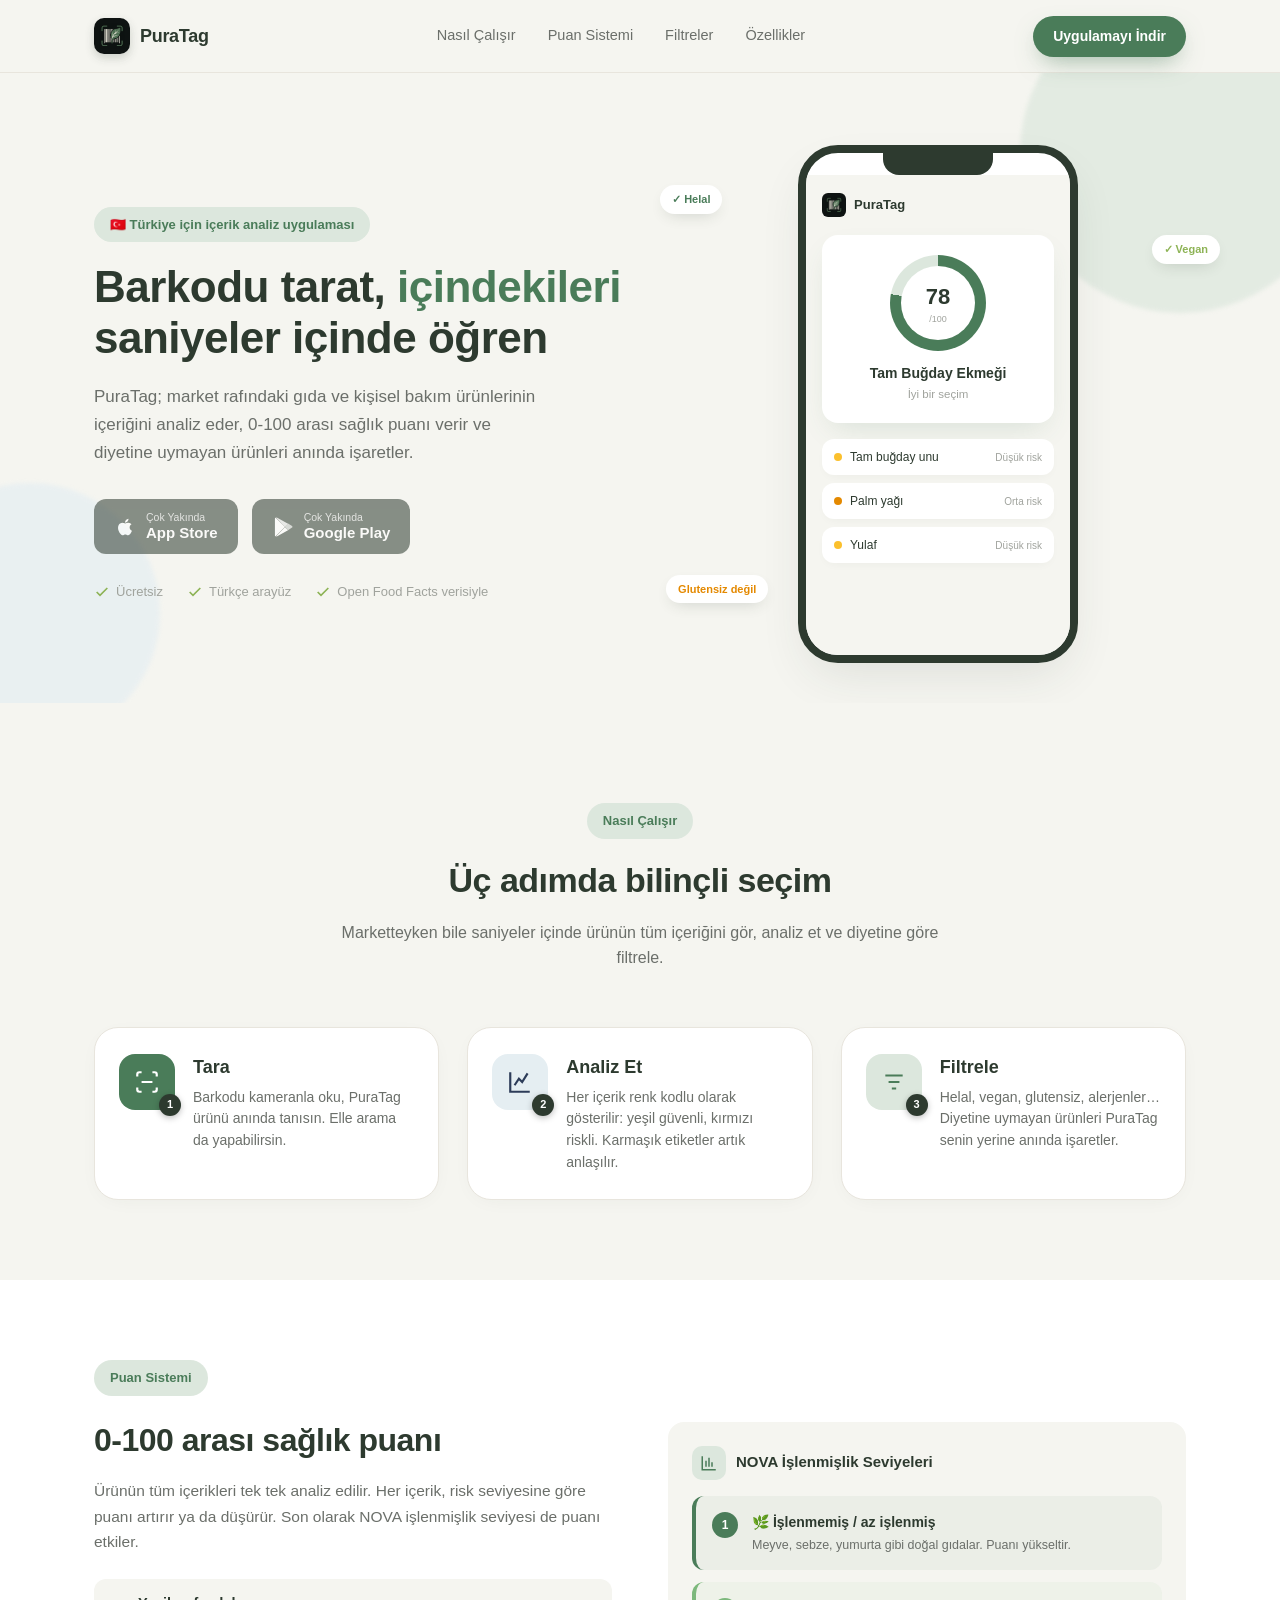
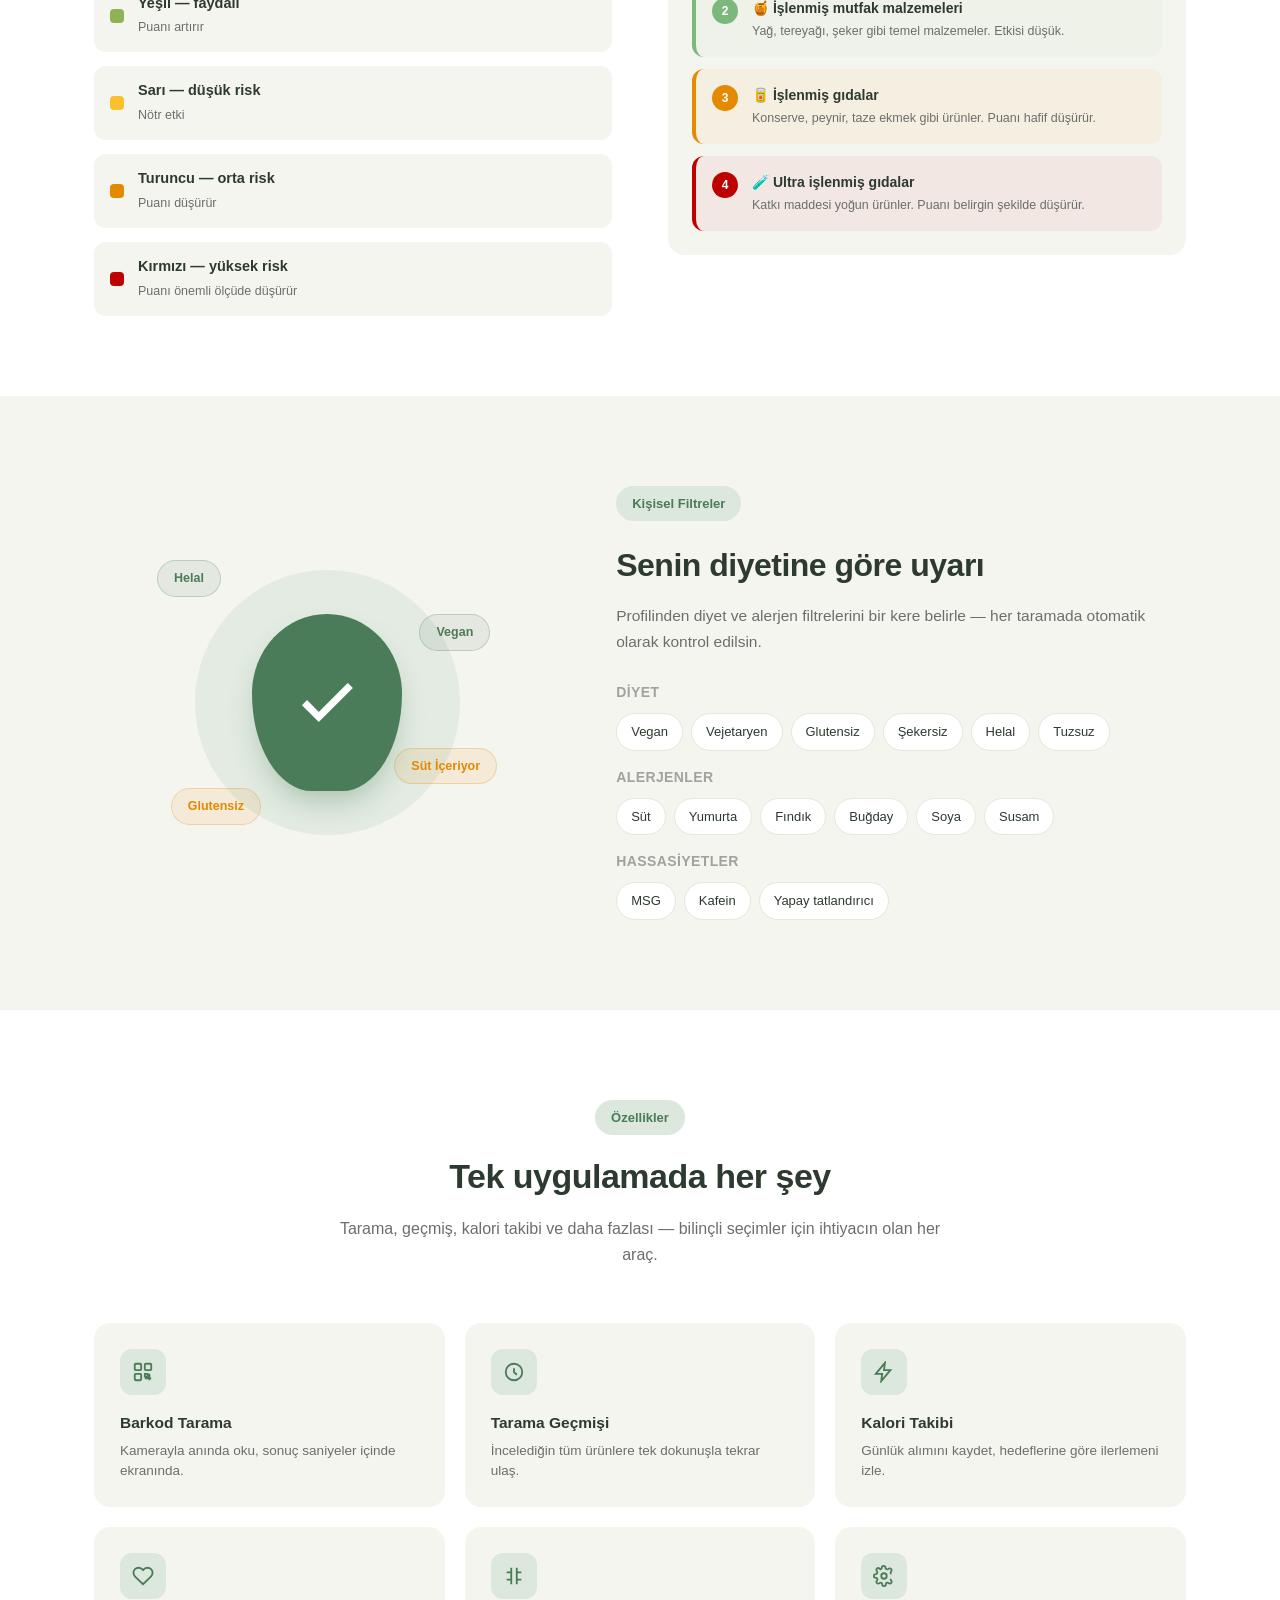
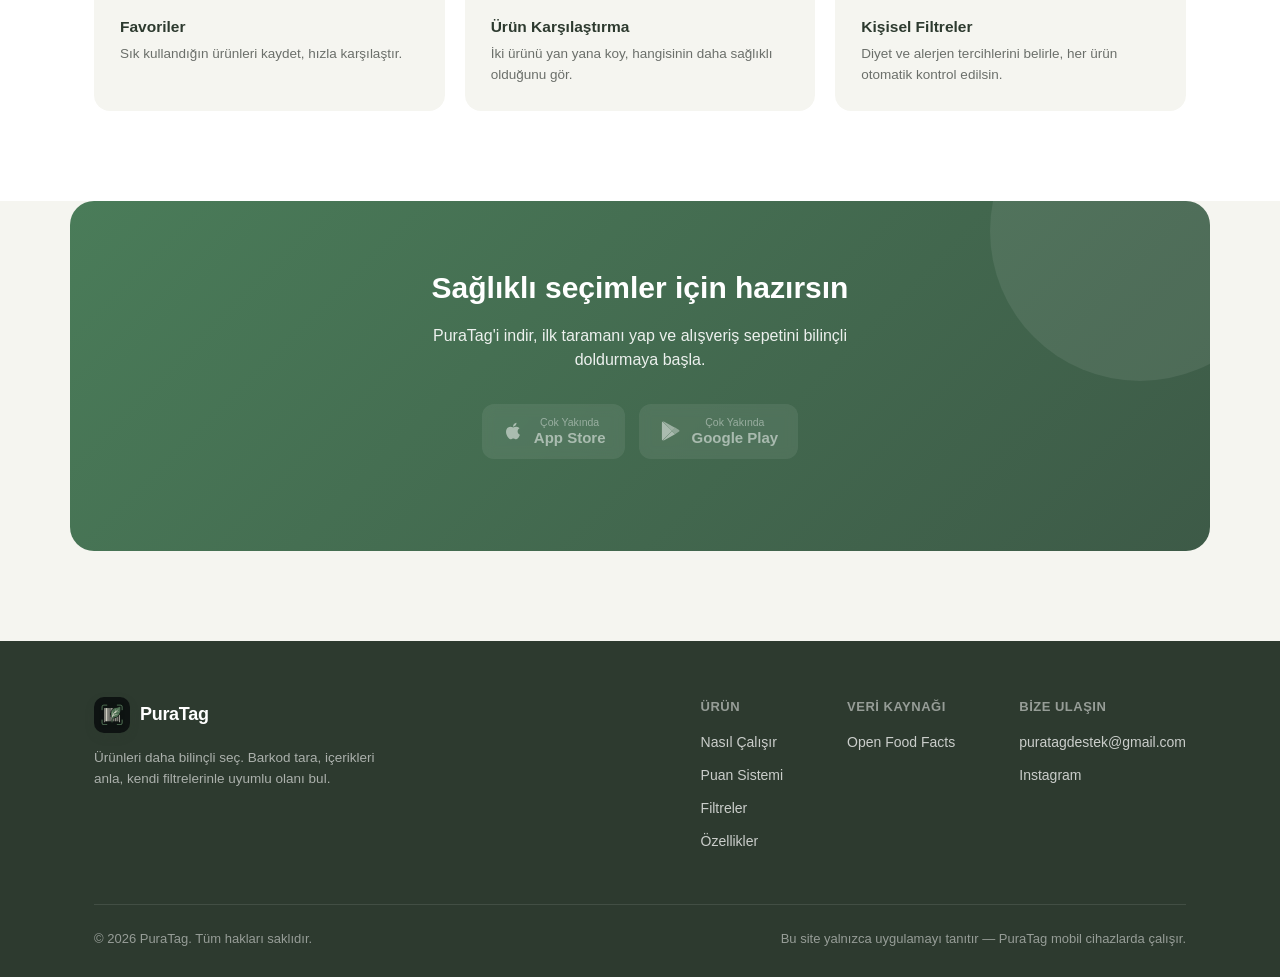
==== commit 2608fb1d: "Footer: Open Beauty Facts satirini kaldir, Open Food Facts'i linke cevir" ====
--- a/index.html
+++ b/index.html
@@ -353,8 +353,7 @@
         </div>
         <div class="footer-col">
           <h5>Veri Kaynağı</h5>
-          <span>Open Food Facts</span>
-          <span>Open Beauty Facts</span>
+          <a href="https://world.openfoodfacts.org/" target="_blank" rel="noopener">Open Food Facts</a>
         </div>
         <div class="footer-col">
           <h5>Bize Ulaşın</h5>
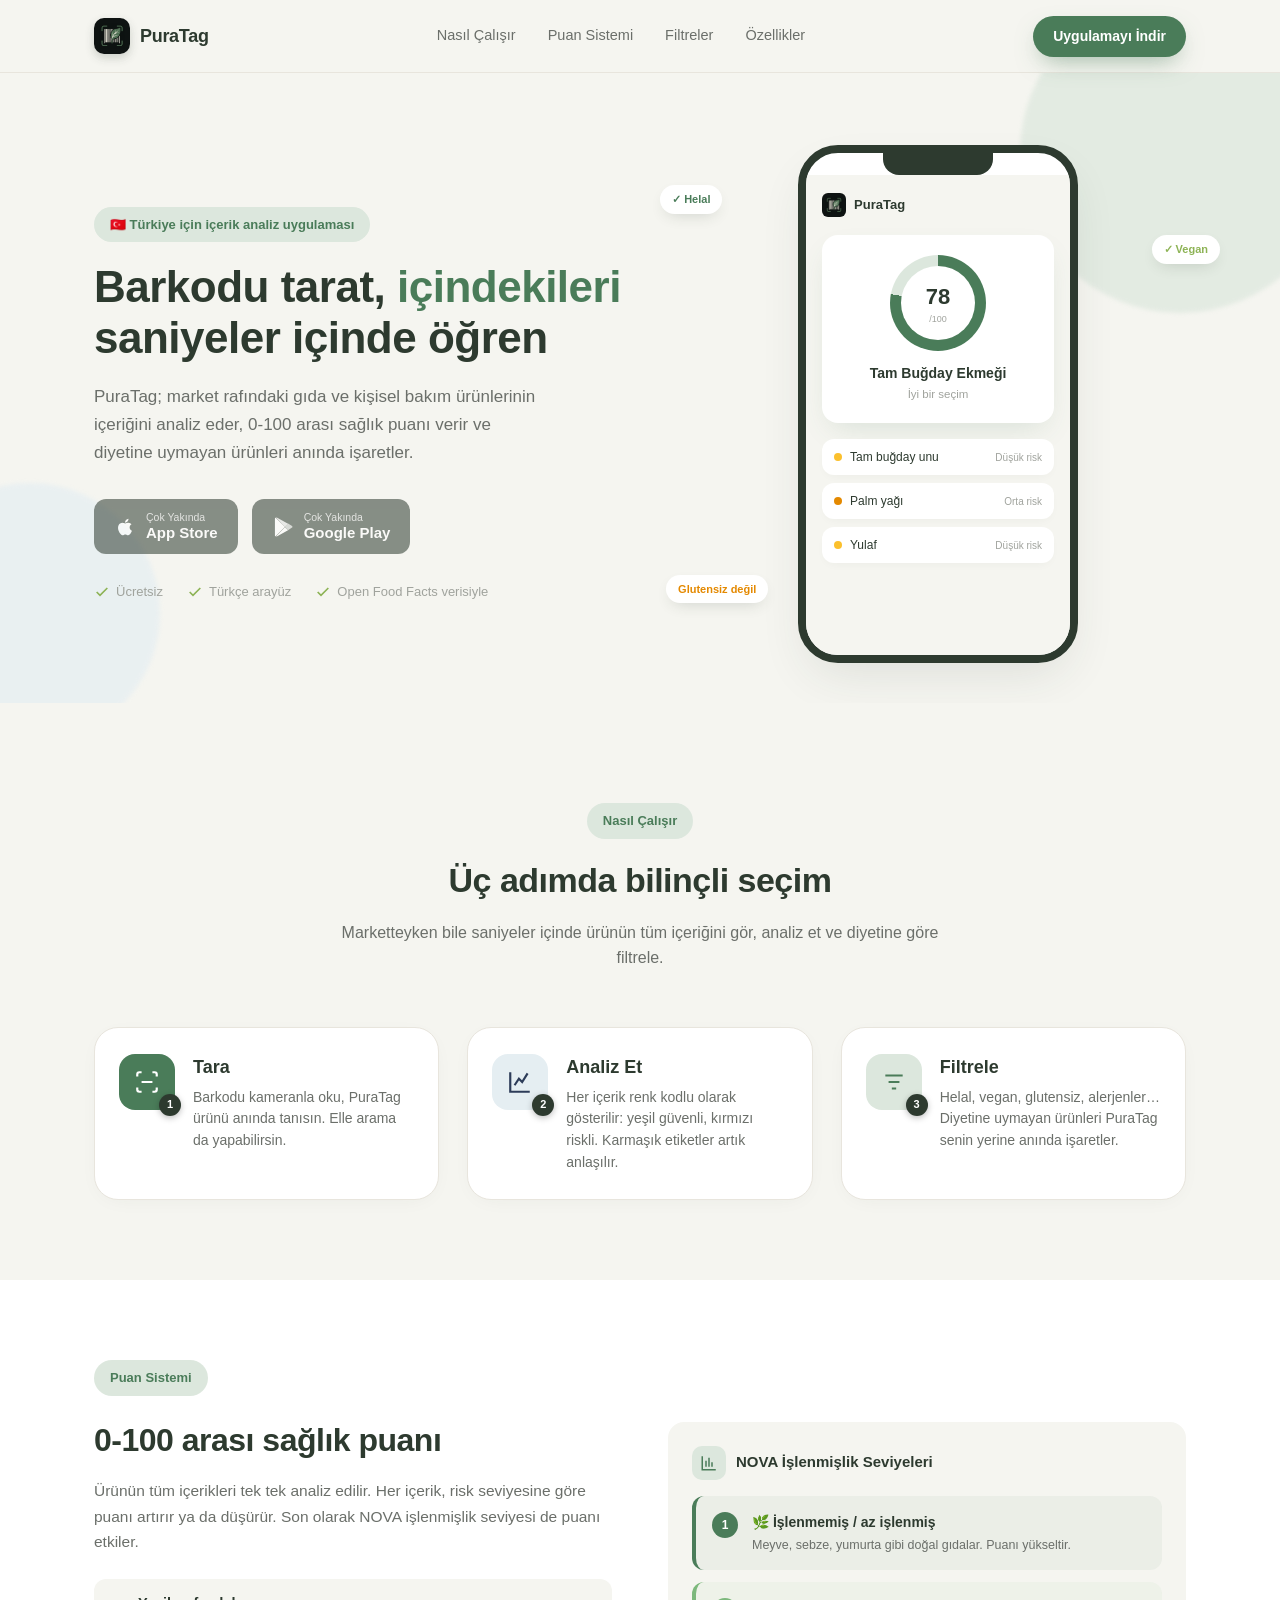
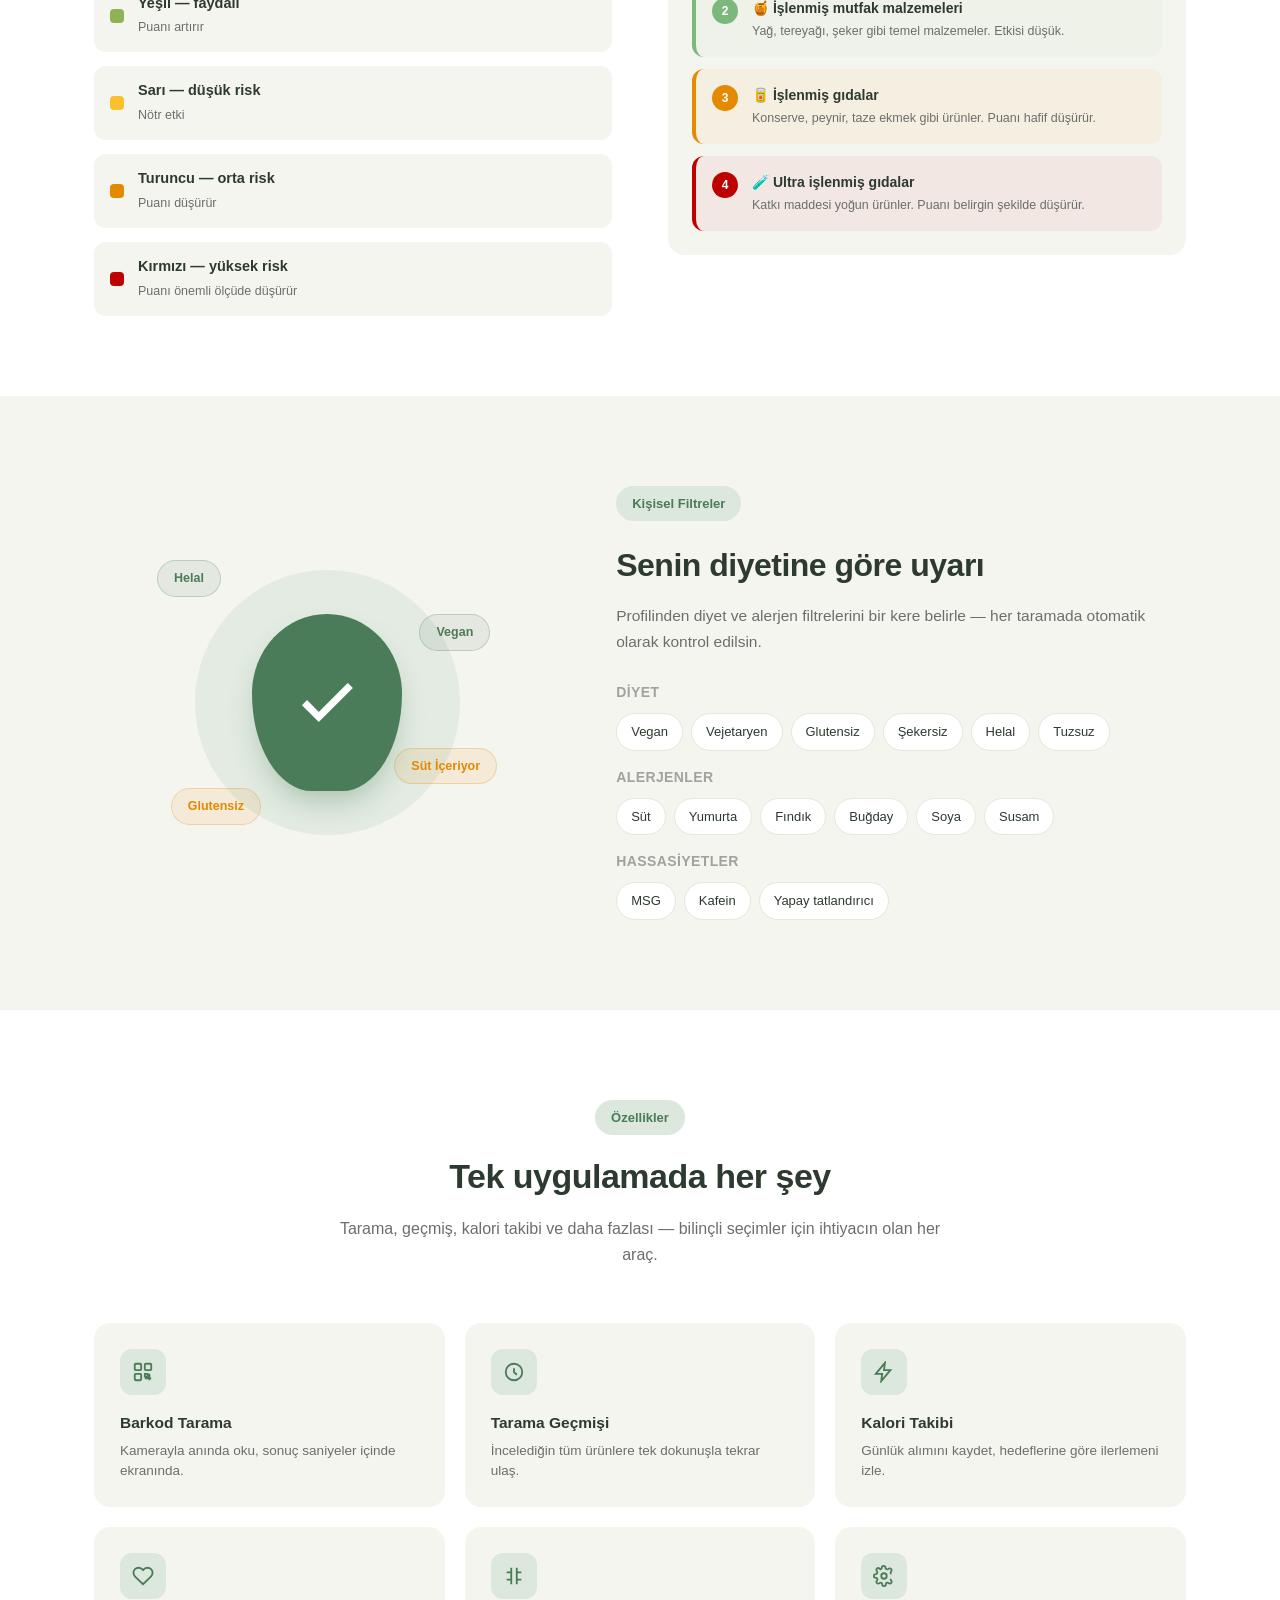
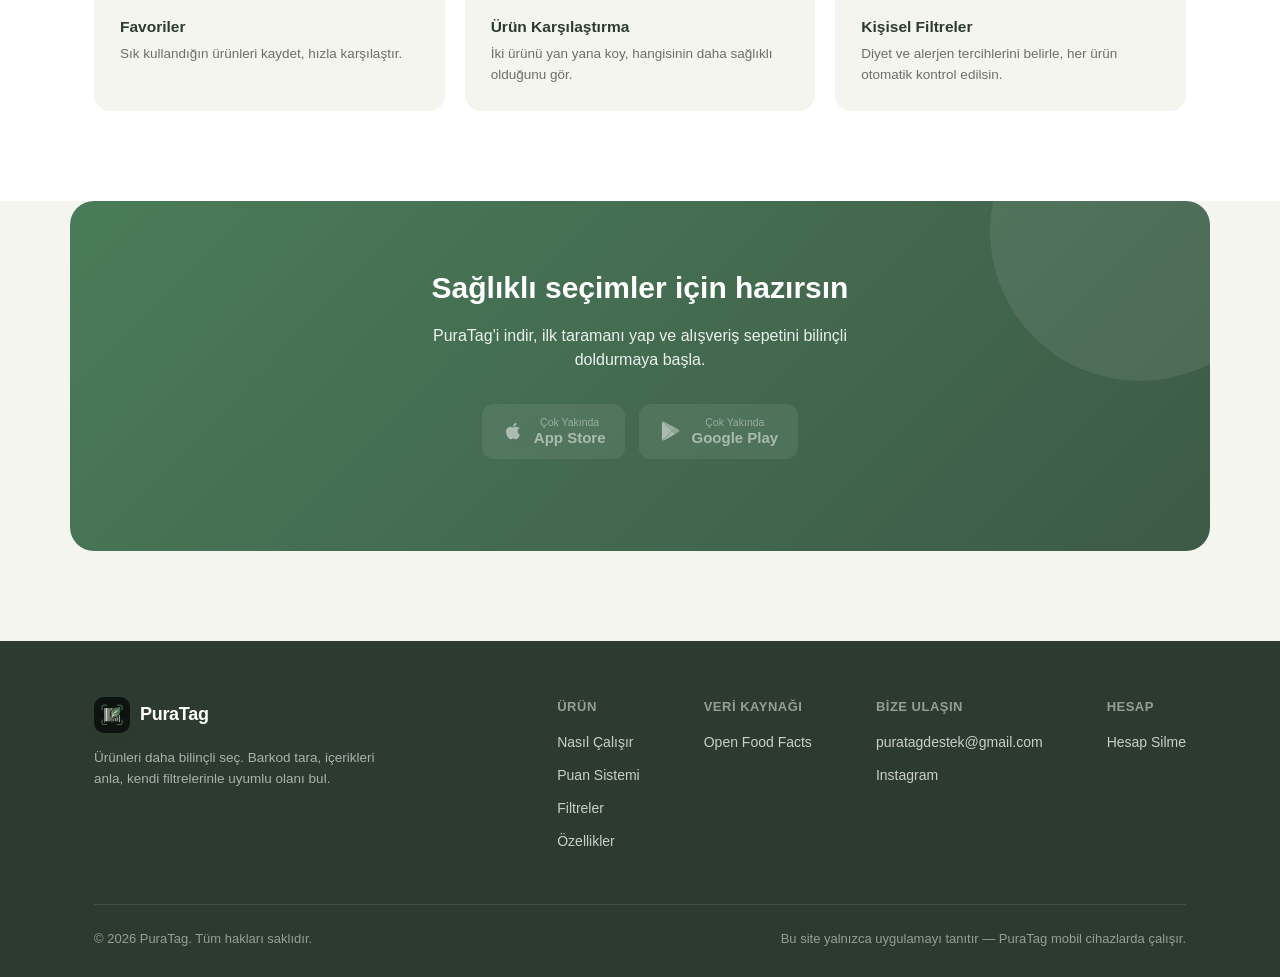
==== commit 86ad9b81: "Add Hesap Silme link to site footer" ====
--- a/index.html
+++ b/index.html
@@ -357,8 +357,12 @@
         </div>
         <div class="footer-col">
           <h5>Bize Ulaşın</h5>
-          <a href="mailto:puratagdestek@gmail.com">puratagdestek@gmail.com</a>
+          <a href="https://mail.google.com/mail/?view=cm&amp;fs=1&amp;to=puratagdestek@gmail.com" target="_blank" rel="noopener">puratagdestek@gmail.com</a>
           <a href="https://www.instagram.com/puratag_app/?utm_source=qr&amp;r=nametag" target="_blank" rel="noopener">Instagram</a>
+        </div>
+        <div class="footer-col">
+          <h5>Hesap</h5>
+          <a href="hesap-silme/">Hesap Silme</a>
         </div>
       </div>
     </div>
--- a/css/style.css
+++ b/css/style.css
@@ -585,3 +585,66 @@
   .cta-banner { padding: 48px 24px; }
   .cta-banner h2 { font-size: 24px; }
 }
+
+/* ===== İçerik sayfaları (Hesap Silme, Gizlilik vb.) ===== */
+.legal-hero { padding: 64px 0 8px; }
+.legal-hero .container { max-width: 760px; }
+.legal-hero h1 { font-size: 38px; font-weight: 800; letter-spacing: -0.5px; margin-bottom: 16px; }
+.legal-hero .lead { color: var(--text-secondary); font-size: 16.5px; line-height: 1.65; max-width: 58ch; }
+
+.legal-section { padding: 40px 0; }
+.legal-section .container { max-width: 760px; }
+.legal-section h2 { font-size: 22px; font-weight: 800; letter-spacing: -0.3px; margin-bottom: 6px; }
+.legal-section .section-note { color: var(--text-tertiary); font-size: 14px; margin-bottom: 20px; max-width: 58ch; }
+
+.delete-steps { list-style: none; counter-reset: step; display: flex; flex-direction: column; gap: 10px; }
+.delete-steps li {
+  counter-increment: step;
+  display: flex; align-items: flex-start; gap: 16px;
+  background: var(--card-bg);
+  border: 1px solid var(--divider);
+  border-radius: var(--radius-l);
+  padding: 18px 20px;
+}
+.delete-steps li::before {
+  content: counter(step);
+  flex-shrink: 0;
+  width: 30px; height: 30px;
+  border-radius: 50%;
+  background: var(--mint);
+  color: var(--salvia);
+  font-weight: 800;
+  font-size: 13px;
+  display: flex; align-items: center; justify-content: center;
+}
+.delete-steps strong { display: block; font-size: 15px; font-weight: 700; margin-bottom: 2px; }
+.delete-steps span { font-size: 13.5px; color: var(--text-secondary); }
+
+.legal-card {
+  background: var(--card-bg);
+  border: 1px solid var(--divider);
+  border-radius: var(--radius-l);
+  padding: 22px 24px;
+}
+.legal-card p { font-size: 14.5px; color: var(--text-secondary); line-height: 1.6; margin-bottom: 12px; }
+.legal-card p:last-child { margin-bottom: 0; }
+.legal-card .btn { margin-top: 6px; }
+
+.delete-table-wrap { overflow-x: auto; border: 1px solid var(--divider); border-radius: var(--radius-l); background: var(--card-bg); }
+.delete-table { width: 100%; border-collapse: collapse; font-size: 13.5px; }
+.delete-table th {
+  text-align: left; text-transform: uppercase; letter-spacing: 0.4px;
+  font-size: 11.5px; font-weight: 700; color: var(--text-tertiary);
+  background: var(--beige); padding: 12px 18px; border-bottom: 1px solid var(--divider);
+}
+.delete-table td { padding: 14px 18px; border-bottom: 1px solid var(--divider); vertical-align: top; color: var(--text-primary); }
+.delete-table tr:last-child td { border-bottom: none; }
+.delete-table td small { display: block; color: var(--text-tertiary); margin-top: 2px; }
+.status-pill { display: inline-block; font-size: 11.5px; font-weight: 700; padding: 4px 10px; border-radius: var(--radius-pill); white-space: nowrap; }
+.status-pill.now { background: var(--mint); color: var(--salvia); }
+.status-pill.later { background: rgba(228,137,0,0.12); color: var(--honey); }
+
+@media (max-width: 600px) {
+  .legal-hero h1 { font-size: 28px; }
+  .delete-steps li { padding: 14px 16px; }
+}
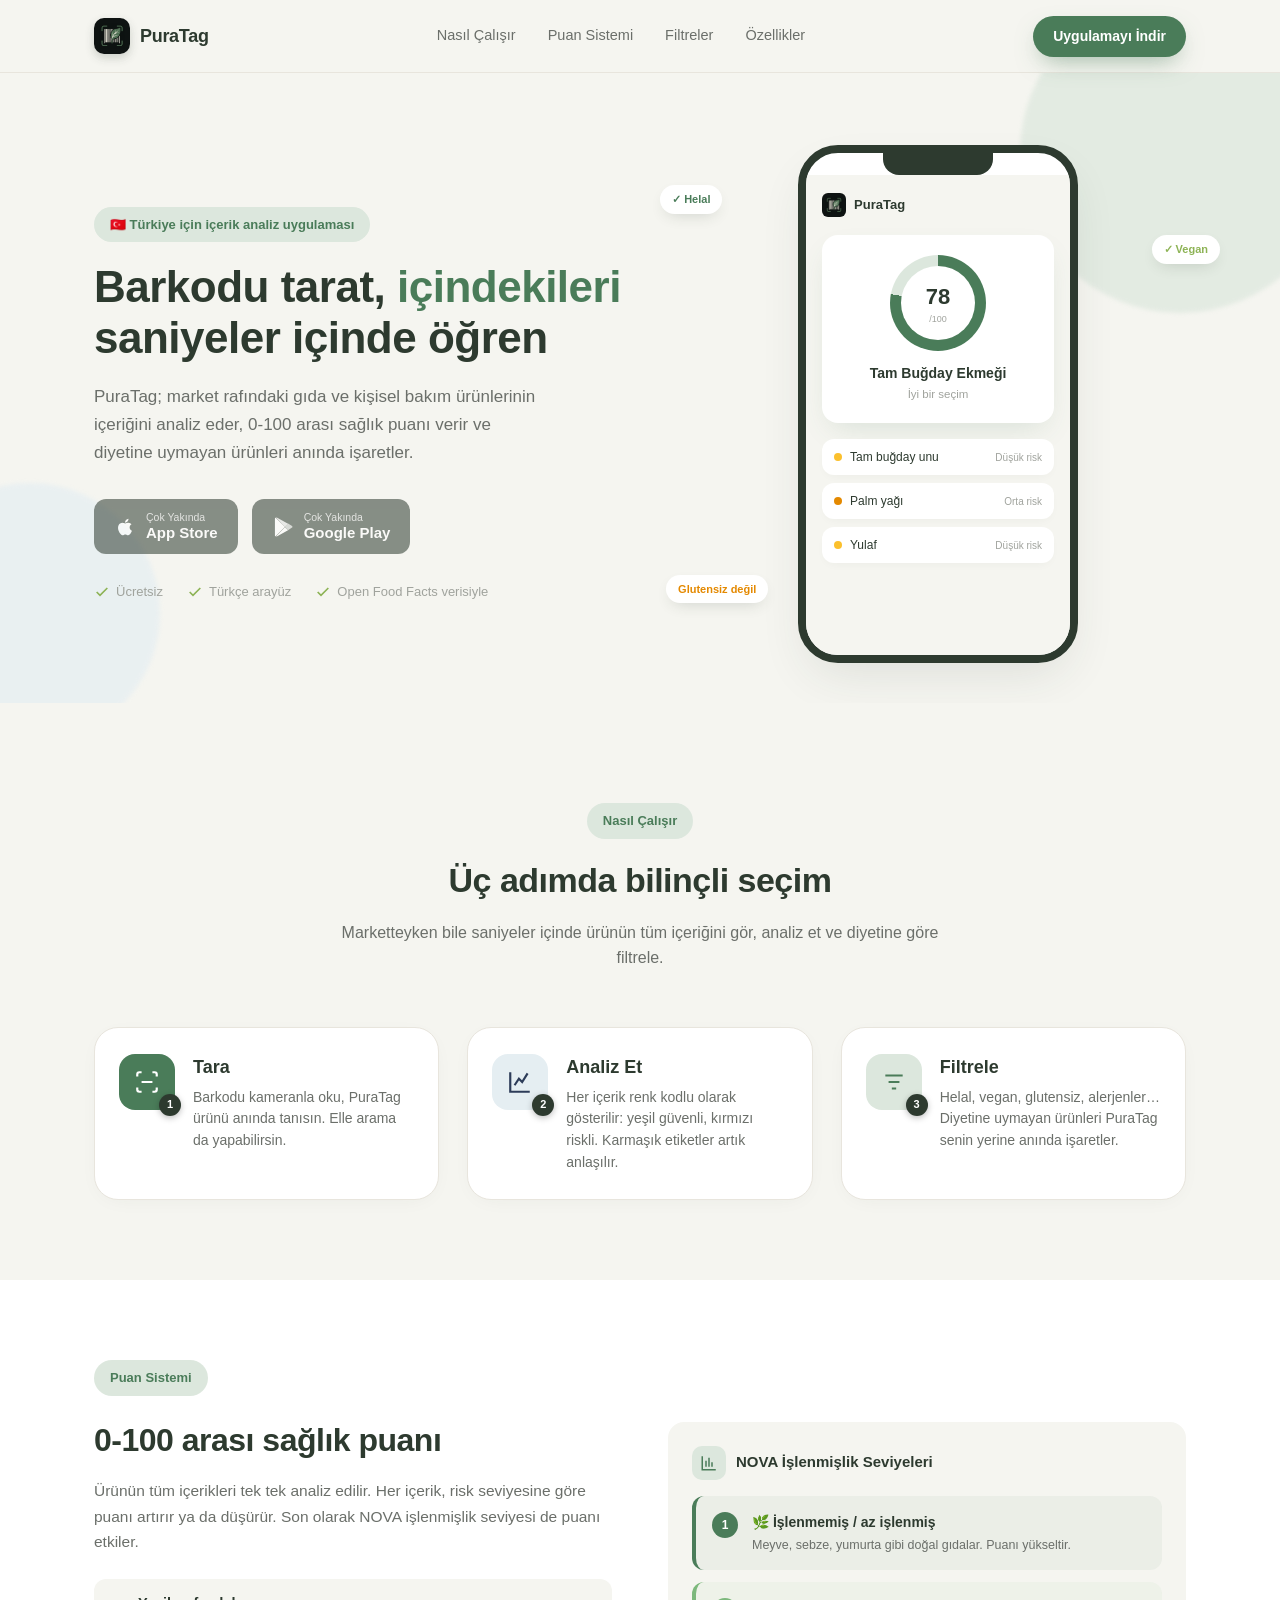
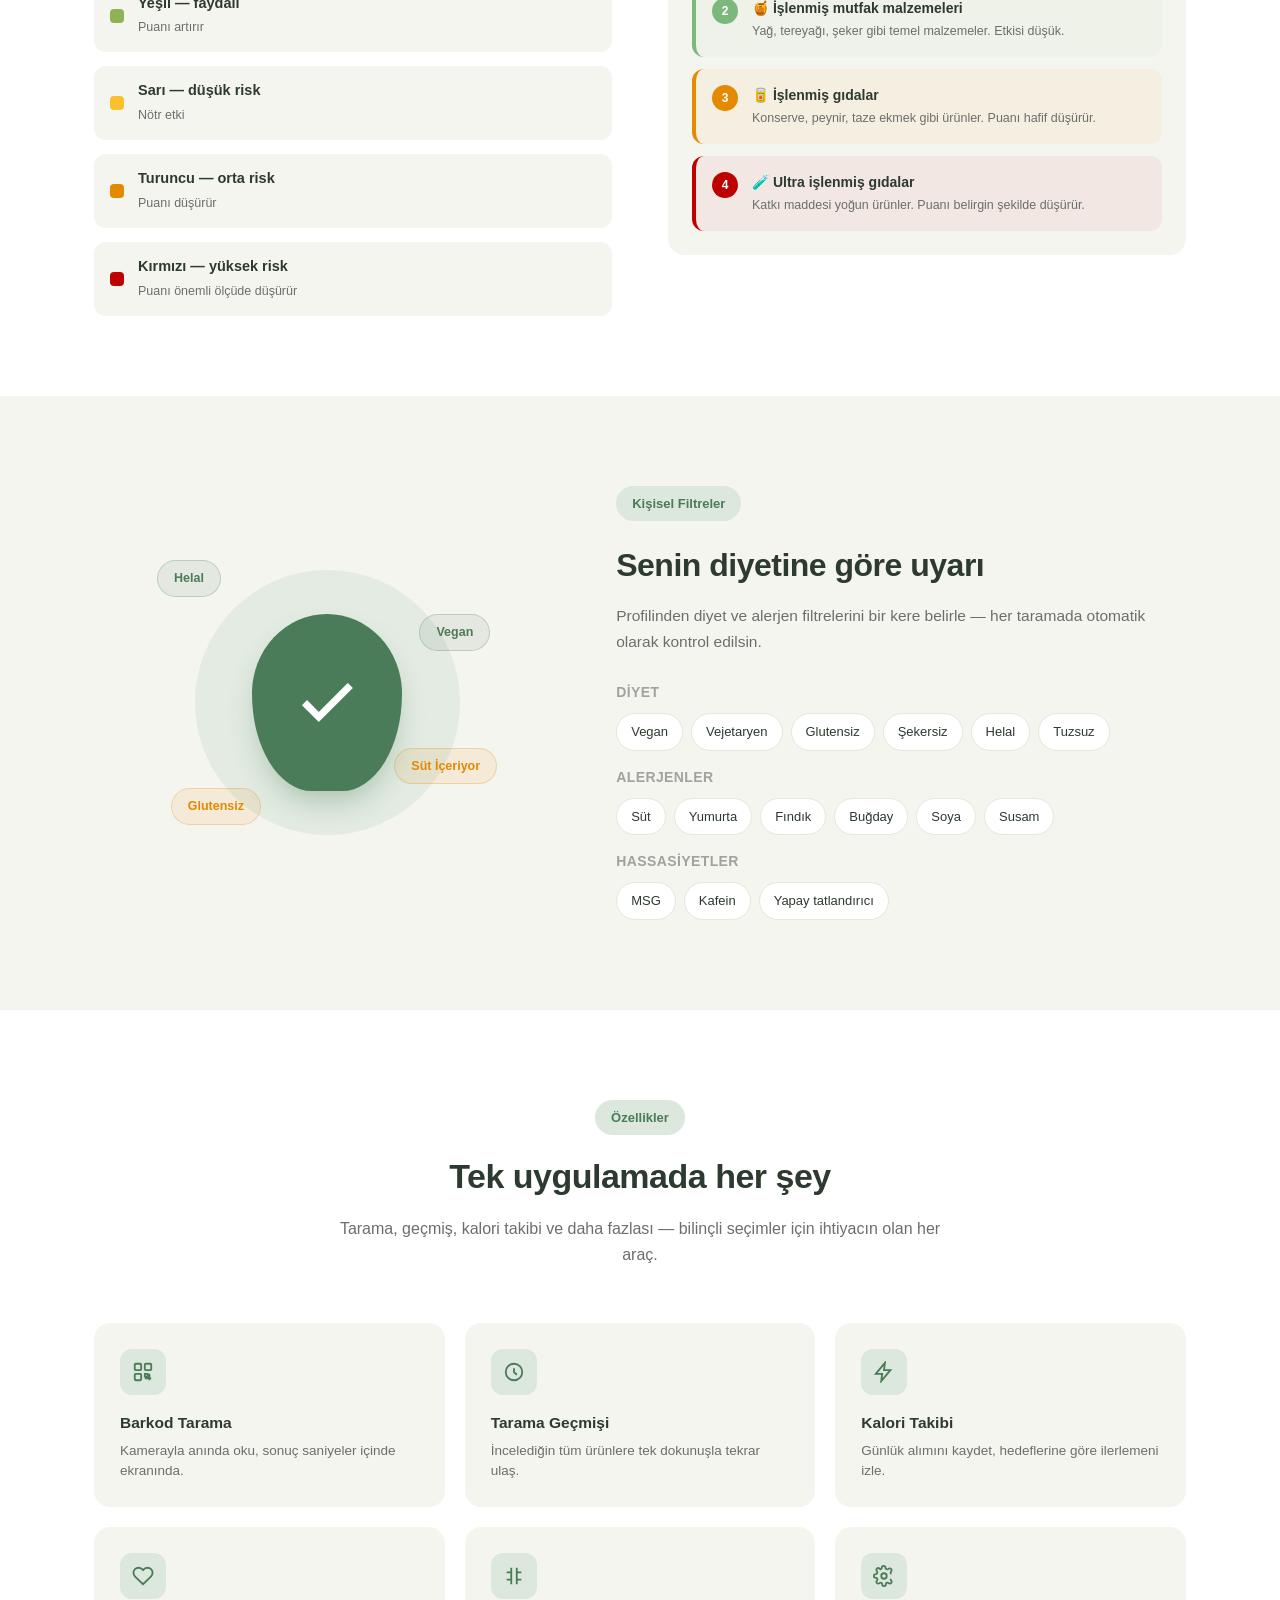
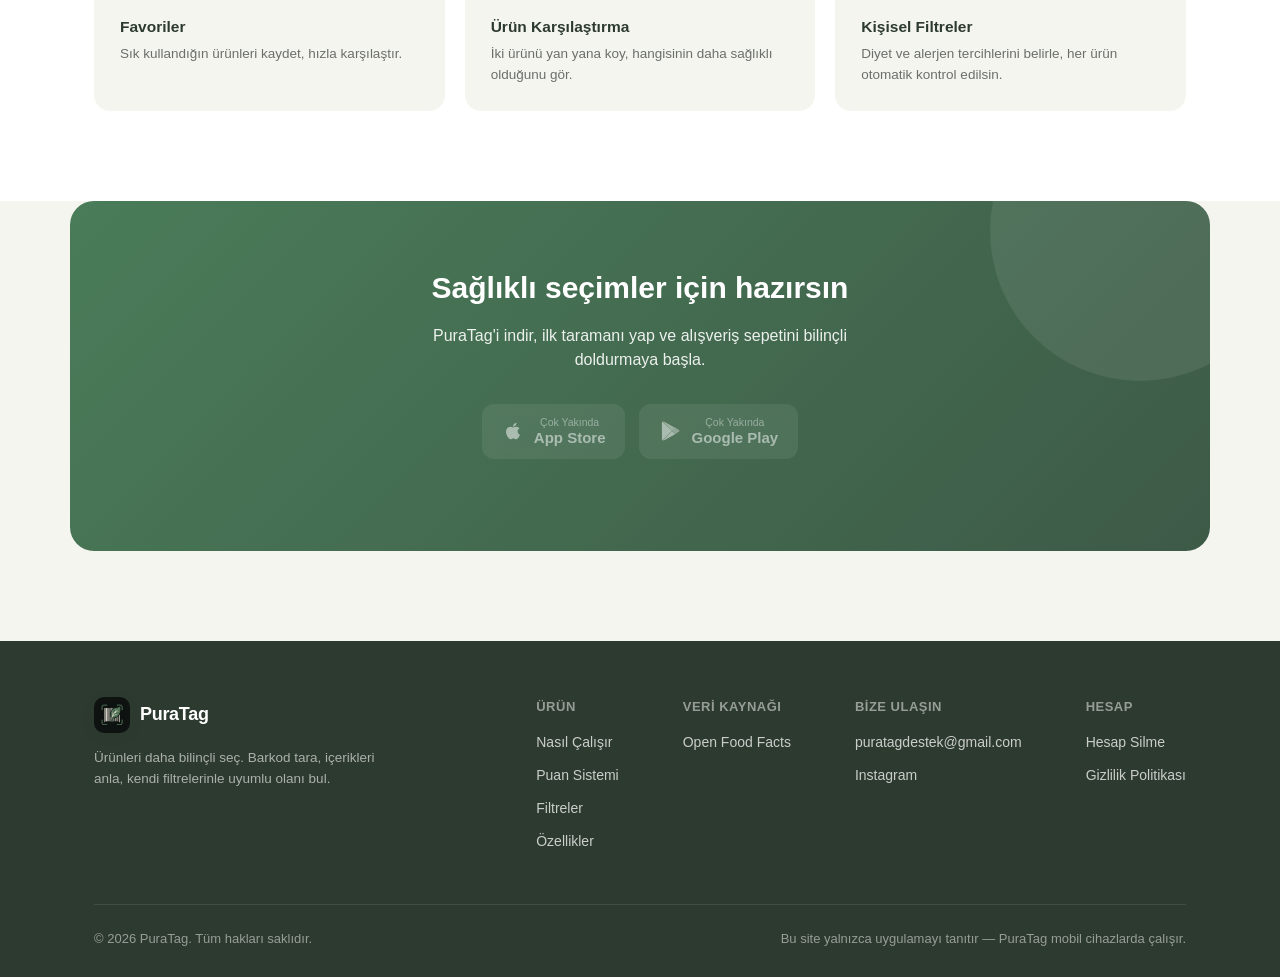
==== commit f39dd566: "Add privacy policy page Play Console requires a linked privacy policy for submission. Covers what's " ====
--- a/index.html
+++ b/index.html
@@ -363,6 +363,7 @@
         <div class="footer-col">
           <h5>Hesap</h5>
           <a href="hesap-silme/">Hesap Silme</a>
+          <a href="gizlilik/">Gizlilik Politikası</a>
         </div>
       </div>
     </div>
--- a/css/style.css
+++ b/css/style.css
@@ -644,6 +644,31 @@
 .status-pill.now { background: var(--mint); color: var(--salvia); }
 .status-pill.later { background: rgba(228,137,0,0.12); color: var(--honey); }
 
+.legal-meta { color: var(--text-tertiary); font-size: 13px; margin-bottom: 18px; }
+
+.legal-section p { color: var(--text-secondary); font-size: 15px; line-height: 1.7; margin-bottom: 14px; max-width: 62ch; }
+.legal-section ul { display: flex; flex-direction: column; gap: 10px; margin: 0 0 4px; }
+.legal-section ul li {
+  position: relative;
+  padding-left: 22px;
+  color: var(--text-secondary);
+  font-size: 14.5px;
+  line-height: 1.6;
+}
+.legal-section ul li::before {
+  content: "";
+  position: absolute; left: 0; top: 8px;
+  width: 7px; height: 7px;
+  border-radius: 50%;
+  background: var(--salvia);
+}
+.legal-section ul li strong { color: var(--text-primary); }
+.legal-toc { display: flex; flex-wrap: wrap; gap: 10px; margin-bottom: 8px; }
+.legal-toc a {
+  font-size: 13px; font-weight: 600; color: var(--salvia);
+  background: var(--mint); padding: 7px 14px; border-radius: var(--radius-pill);
+}
+
 @media (max-width: 600px) {
   .legal-hero h1 { font-size: 28px; }
   .delete-steps li { padding: 14px 16px; }
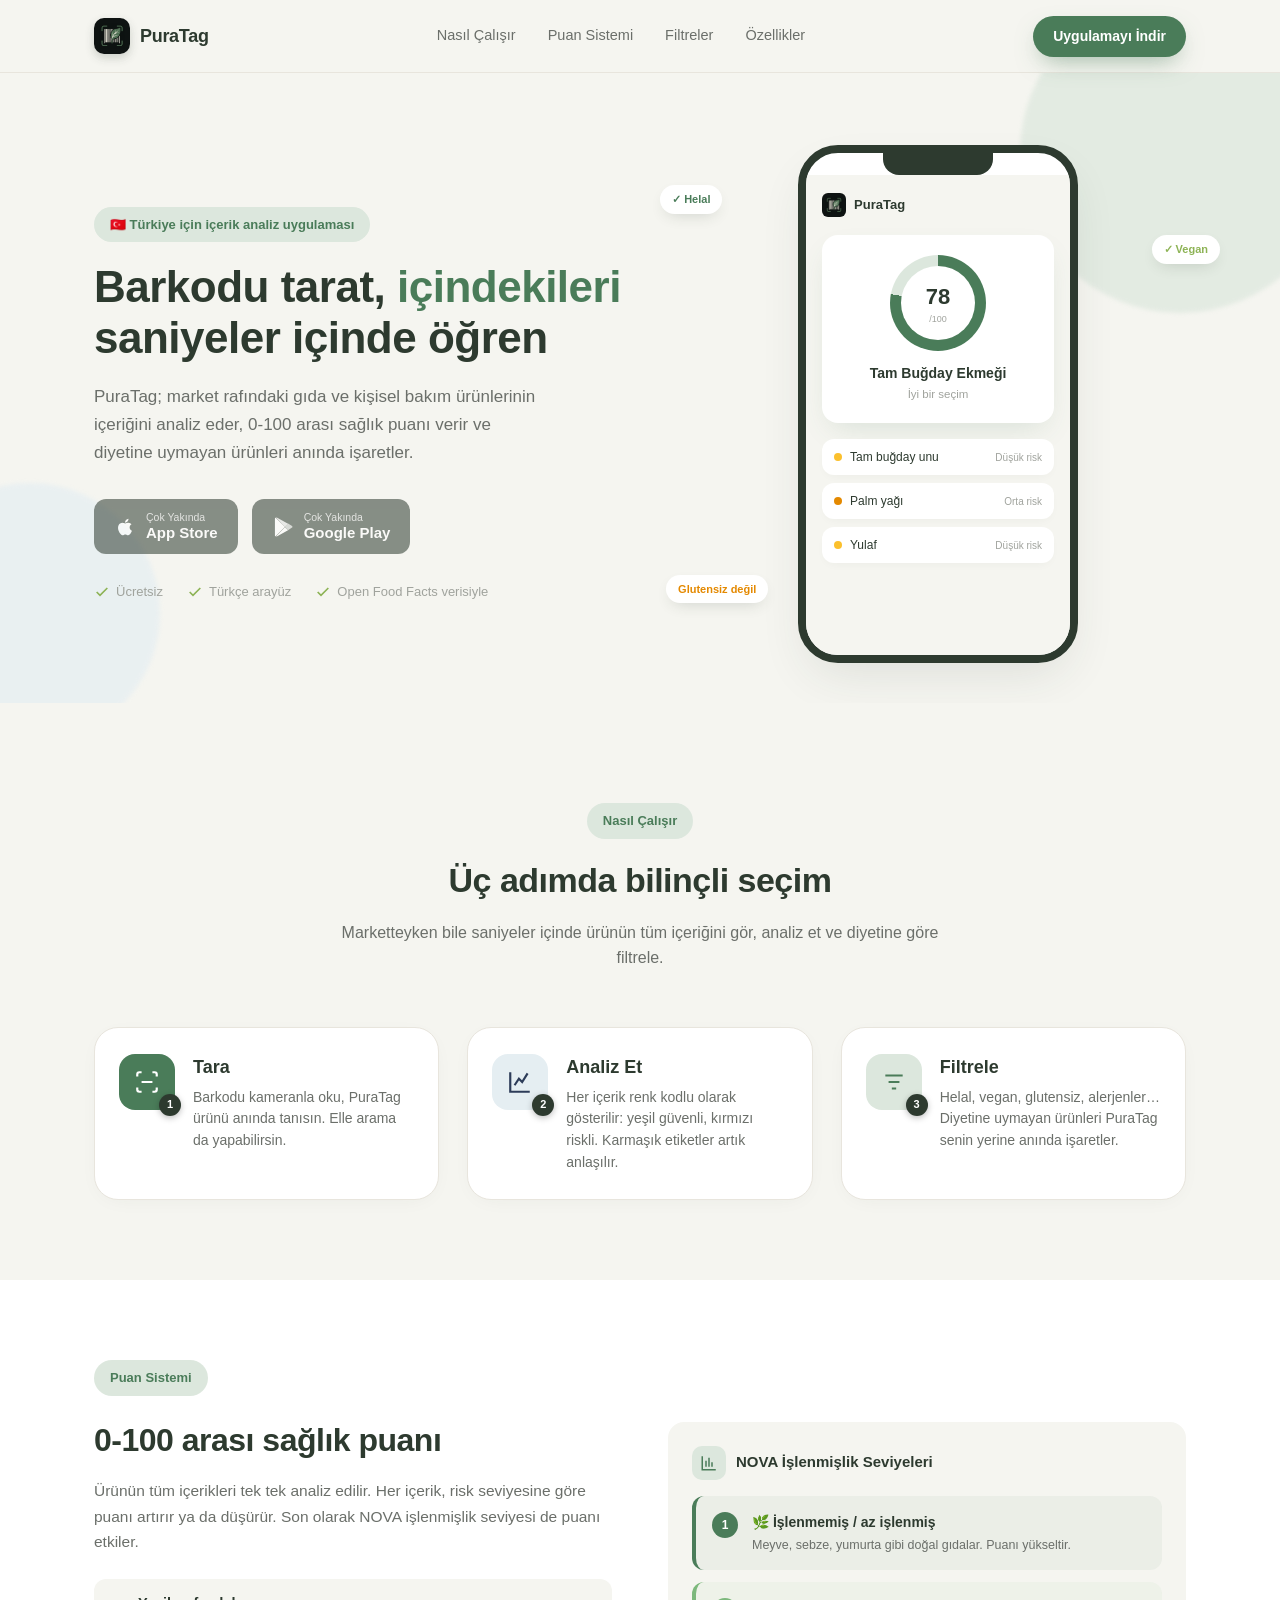
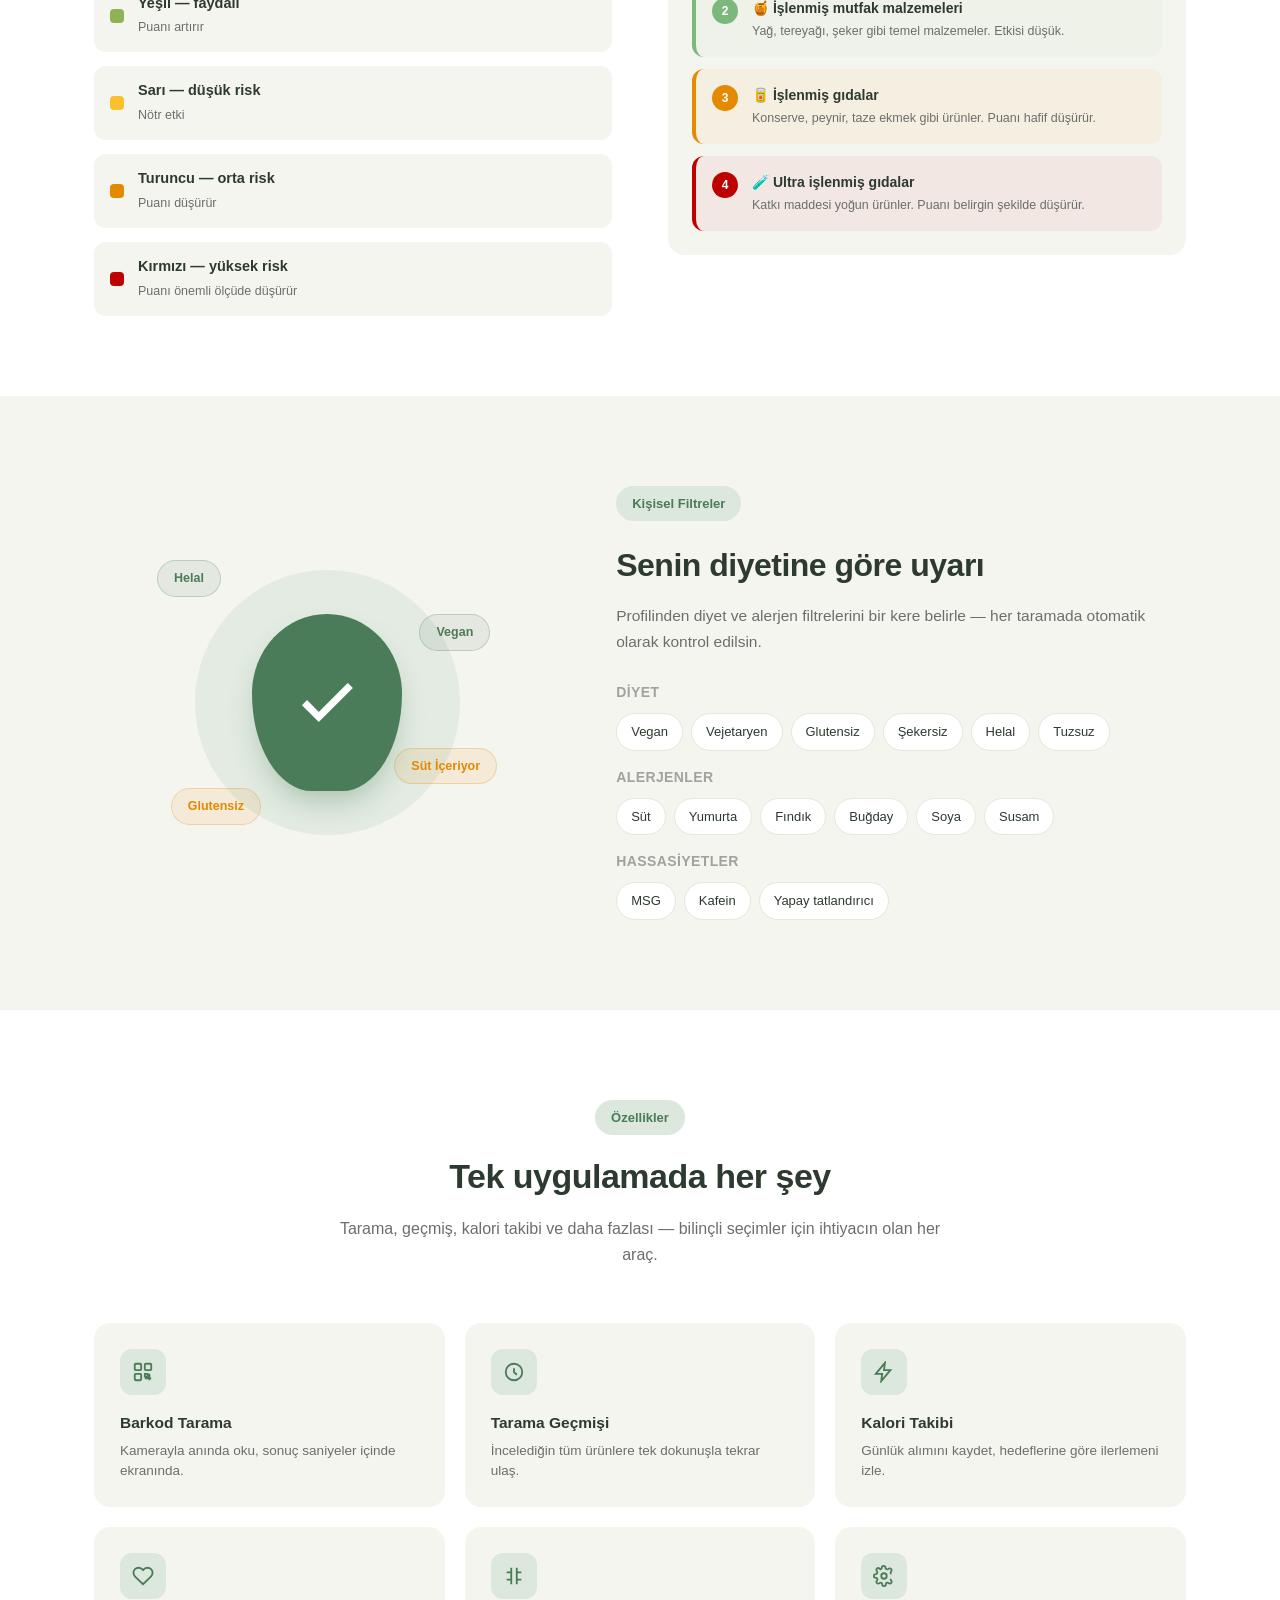
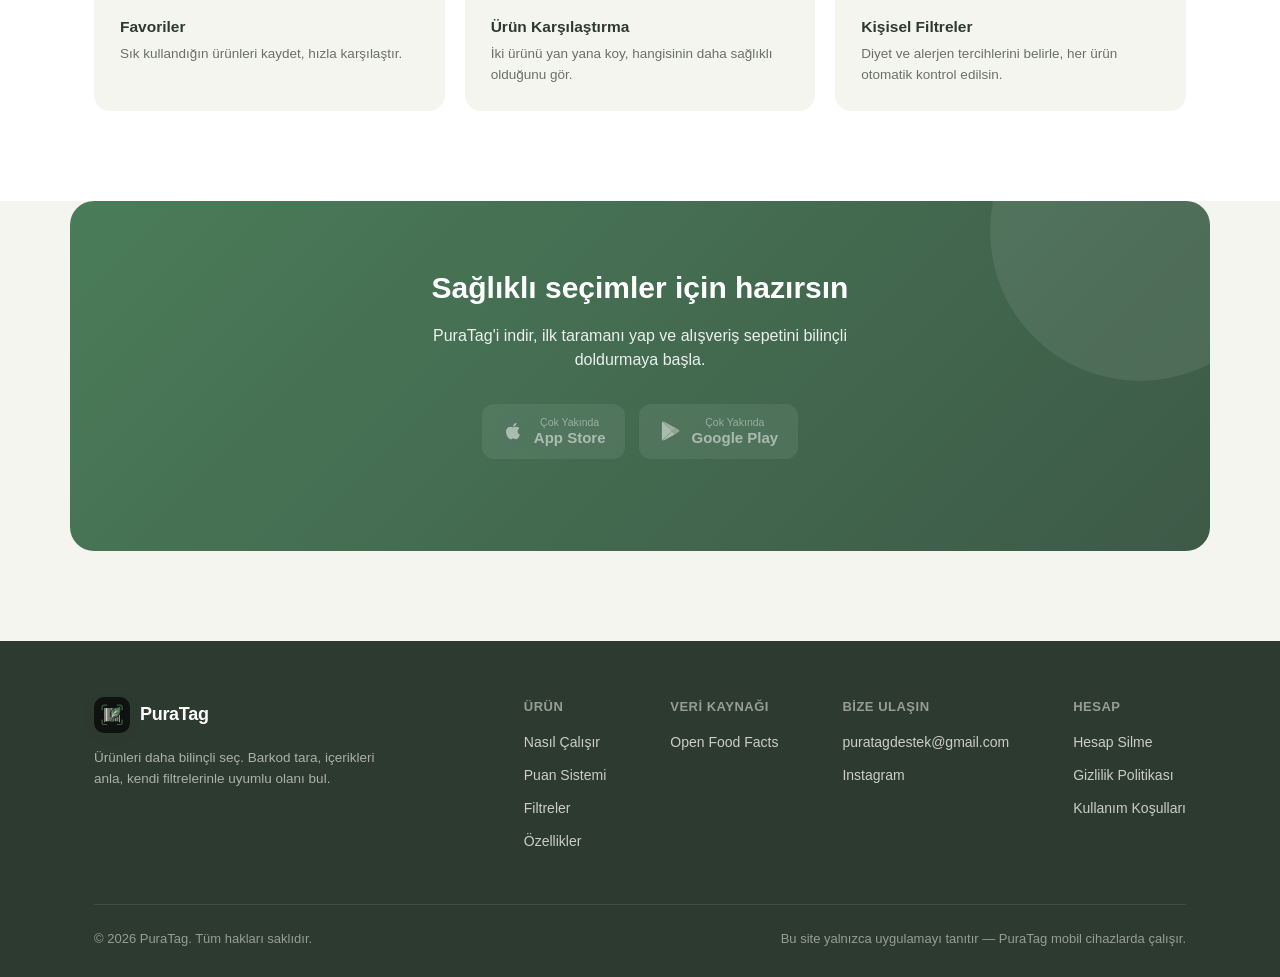
==== commit 200cf9ae: "Add a terms of service page Google's OAuth consent screen requires a public terms of service link be" ====
--- a/index.html
+++ b/index.html
@@ -364,6 +364,7 @@
           <h5>Hesap</h5>
           <a href="hesap-silme/">Hesap Silme</a>
           <a href="gizlilik/">Gizlilik Politikası</a>
+          <a href="kullanim-kosullari/">Kullanım Koşulları</a>
         </div>
       </div>
     </div>
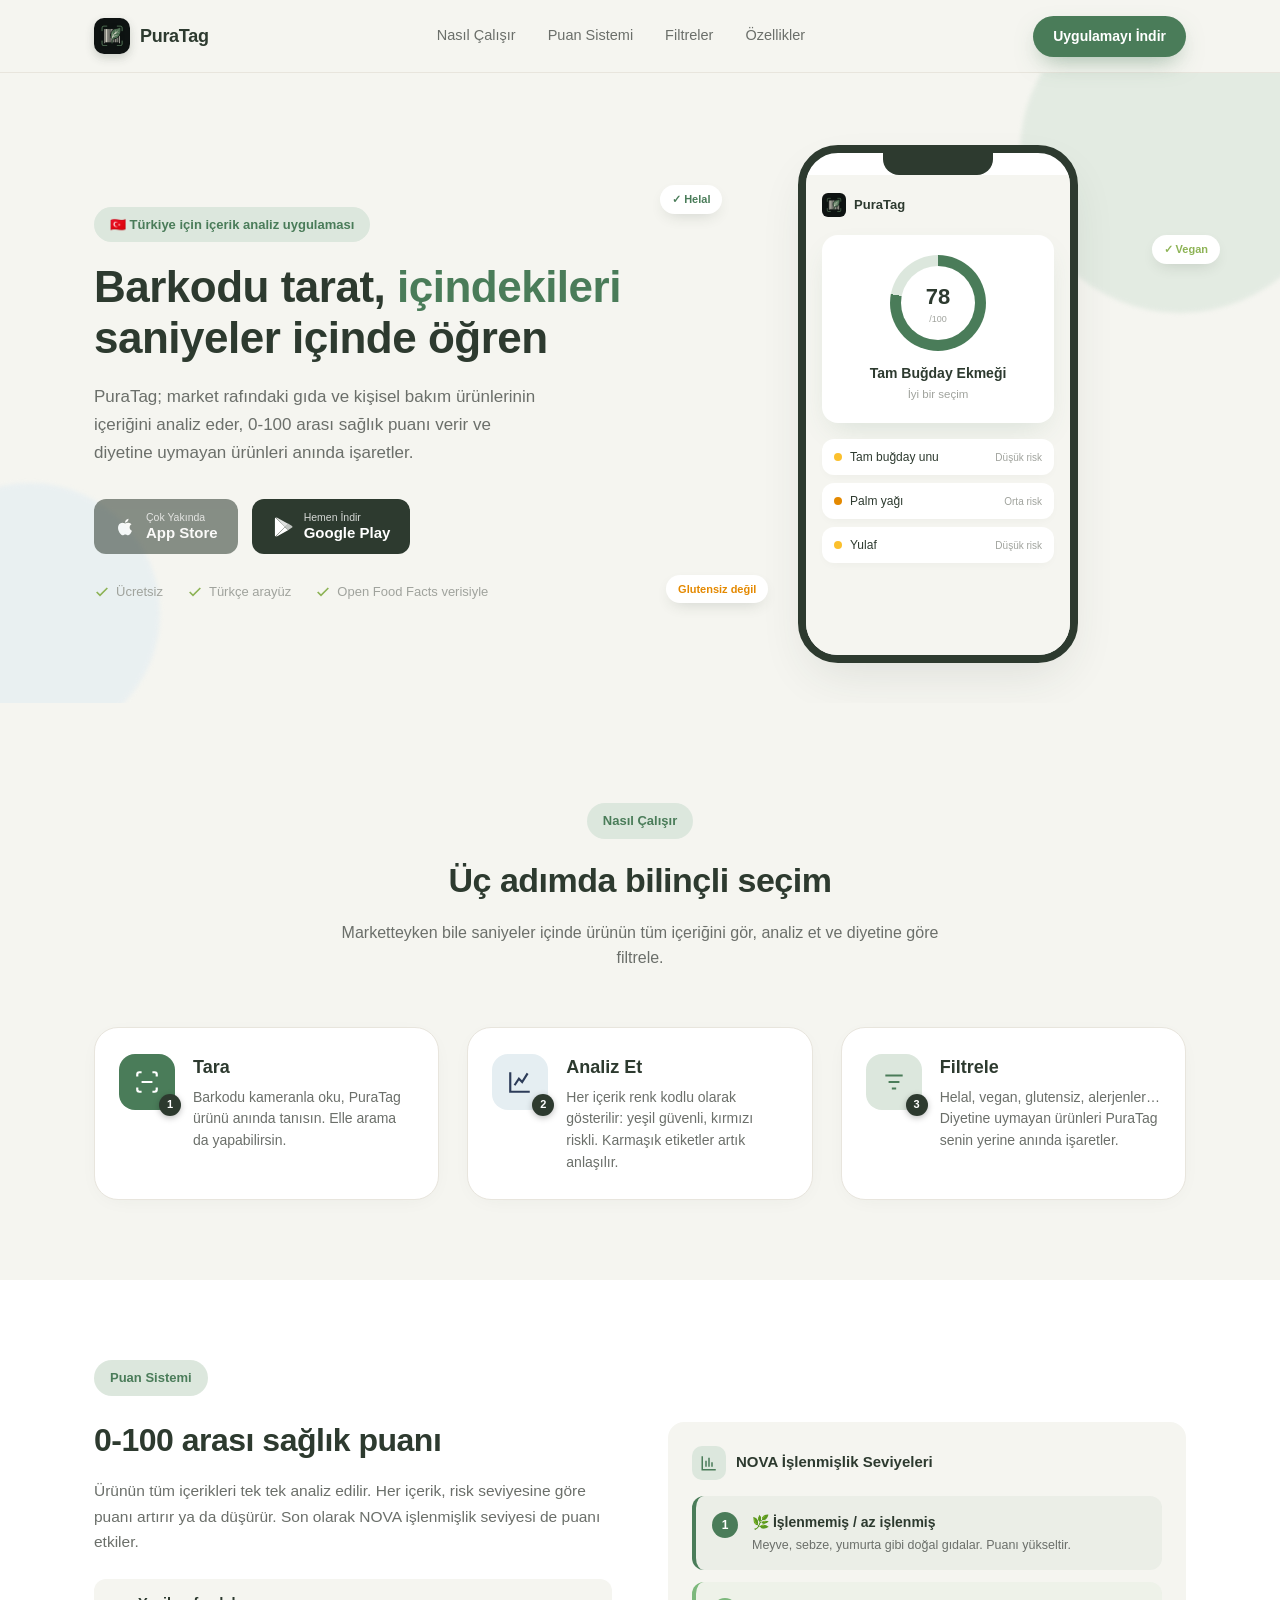
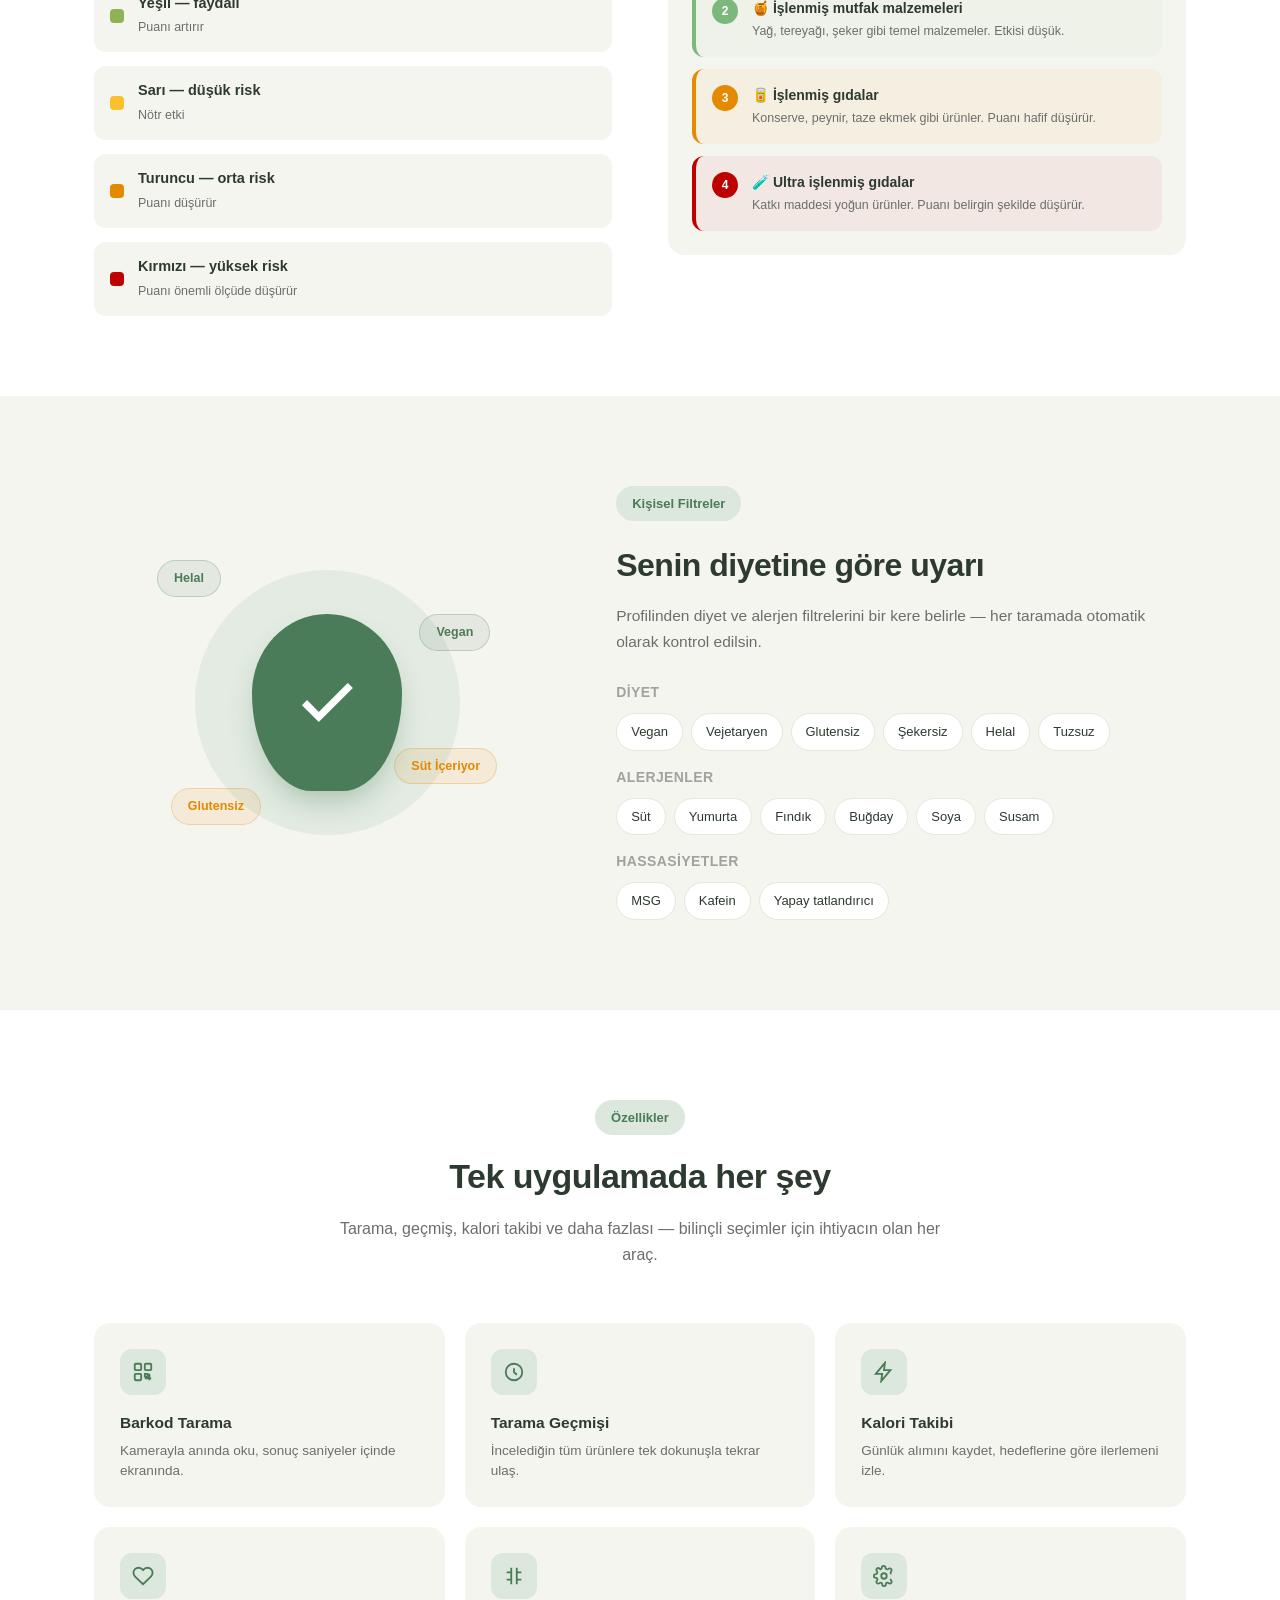
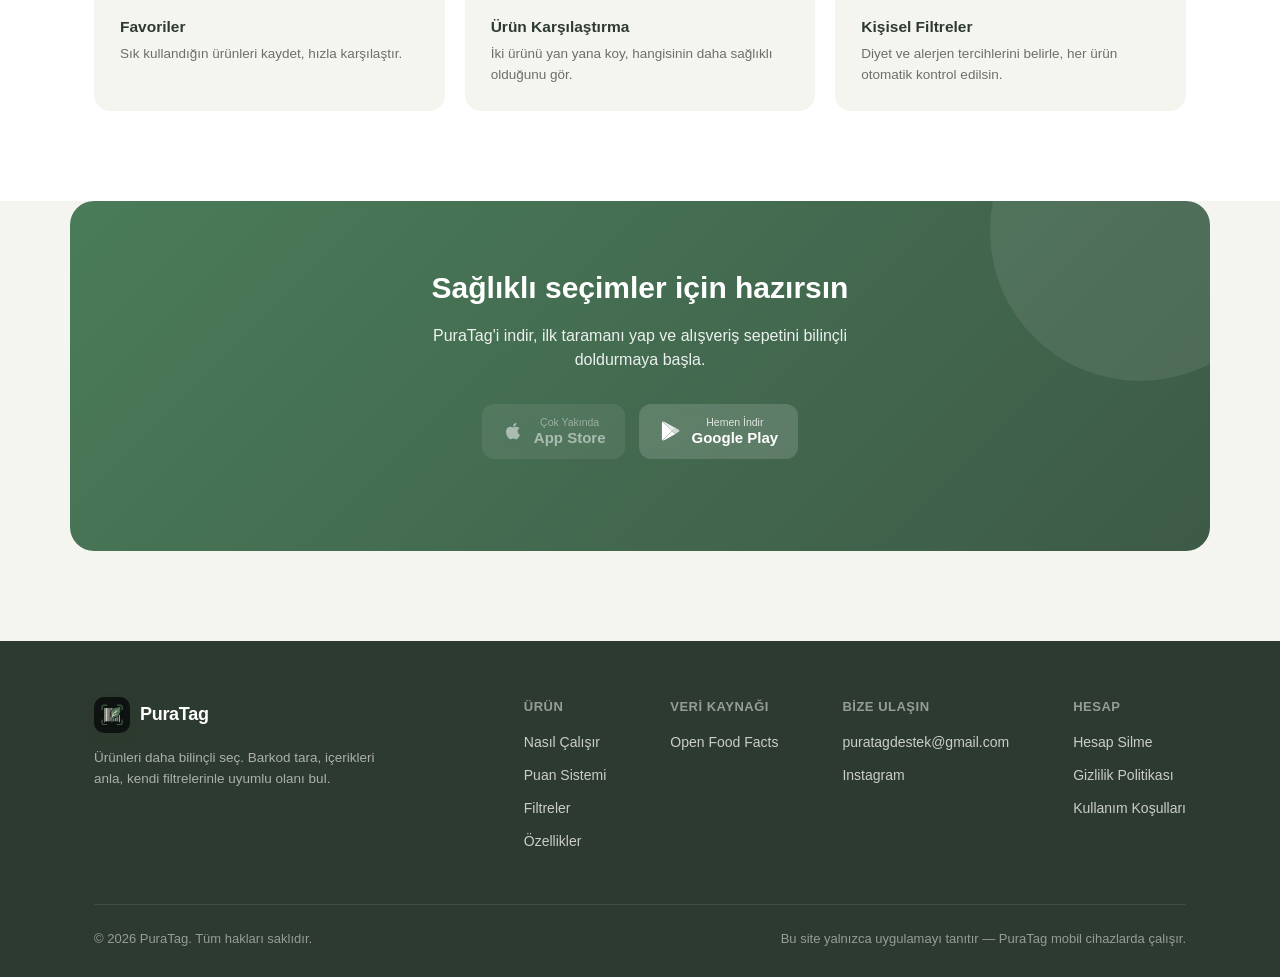
==== commit bdf43dbc: "Link Google Play store buttons to the live app listing Co-Authored-By: Claude Opus 5.5 <noreply@anth" ====
--- a/index.html
+++ b/index.html
@@ -49,10 +49,10 @@
             <svg viewBox="0 0 24 24" fill="currentColor"><path d="M17.05 20.28c-.98.95-2.05.8-3.08.35-1.09-.46-2.09-.48-3.24 0-1.44.62-2.2.44-3.06-.35C2.79 15.25 3.51 7.59 9.05 7.31c1.35.07 2.29.74 3.08.8 1.18-.24 2.31-.93 3.57-.84 1.51.12 2.65.72 3.4 1.8-3.12 1.87-2.38 5.98.48 7.13-.57 1.5-1.31 2.99-2.53 4.08zM12.03 7.25c-.15-2.23 1.66-4.07 3.74-4.25.29 2.58-2.34 4.5-3.74 4.25z"/></svg>
             <span class="store-text"><small>Çok Yakında</small><strong>App Store</strong></span>
           </span>
-          <span class="store-btn disabled" title="Çok yakında yayında">
+          <a class="store-btn" href="https://play.google.com/store/apps/details?id=com.puratag.app" target="_blank" rel="noopener" aria-label="PuraTag'i Google Play'den indir">
             <svg viewBox="0 0 24 24" fill="currentColor"><path d="M3.61 1.81c-.27.27-.42.68-.42 1.19v18c0 .51.15.92.42 1.19l.08.07L14.03 12v-.24L3.69 1.74l-.08.07z"/><path d="M17.5 15.5l-3.47-3.5v-.24l3.47-3.5 3.98 2.26c1.14.65 1.14 1.71 0 2.36l-3.98 2.62z" opacity=".7"/><path d="M14.03 12.24l3.47 3.26-11.81 6.7c-.42.24-.9.22-1.24-.05l9.58-9.91z"/><path d="M14.03 11.76l3.47-3.26-11.81-6.7c-.42-.24-.9-.22-1.24.05l9.58 9.91z" opacity=".85"/></svg>
-            <span class="store-text"><small>Çok Yakında</small><strong>Google Play</strong></span>
-          </span>
+            <span class="store-text"><small>Hemen İndir</small><strong>Google Play</strong></span>
+          </a>
         </div>
 
         <div class="trust-row">
@@ -326,10 +326,10 @@
           <svg viewBox="0 0 24 24" fill="currentColor"><path d="M17.05 20.28c-.98.95-2.05.8-3.08.35-1.09-.46-2.09-.48-3.24 0-1.44.62-2.2.44-3.06-.35C2.79 15.25 3.51 7.59 9.05 7.31c1.35.07 2.29.74 3.08.8 1.18-.24 2.31-.93 3.57-.84 1.51.12 2.65.72 3.4 1.8-3.12 1.87-2.38 5.98.48 7.13-.57 1.5-1.31 2.99-2.53 4.08zM12.03 7.25c-.15-2.23 1.66-4.07 3.74-4.25.29 2.58-2.34 4.5-3.74 4.25z"/></svg>
           <span class="store-text"><small>Çok Yakında</small><strong>App Store</strong></span>
         </span>
-        <span class="store-btn disabled" title="Çok yakında yayında">
+        <a class="store-btn" href="https://play.google.com/store/apps/details?id=com.puratag.app" target="_blank" rel="noopener" aria-label="PuraTag'i Google Play'den indir">
           <svg viewBox="0 0 24 24" fill="currentColor"><path d="M3.61 1.81c-.27.27-.42.68-.42 1.19v18c0 .51.15.92.42 1.19l.08.07L14.03 12v-.24L3.69 1.74l-.08.07z"/><path d="M17.5 15.5l-3.47-3.5v-.24l3.47-3.5 3.98 2.26c1.14.65 1.14 1.71 0 2.36l-3.98 2.62z" opacity=".7"/><path d="M14.03 12.24l3.47 3.26-11.81 6.7c-.42.24-.9.22-1.24-.05l9.58-9.91z"/><path d="M14.03 11.76l3.47-3.26-11.81-6.7c-.42-.24-.9-.22-1.24.05l9.58 9.91z" opacity=".85"/></svg>
-          <span class="store-text"><small>Çok Yakında</small><strong>Google Play</strong></span>
-        </span>
+          <span class="store-text"><small>Hemen İndir</small><strong>Google Play</strong></span>
+        </a>
       </div>
     </div>
   </section>
